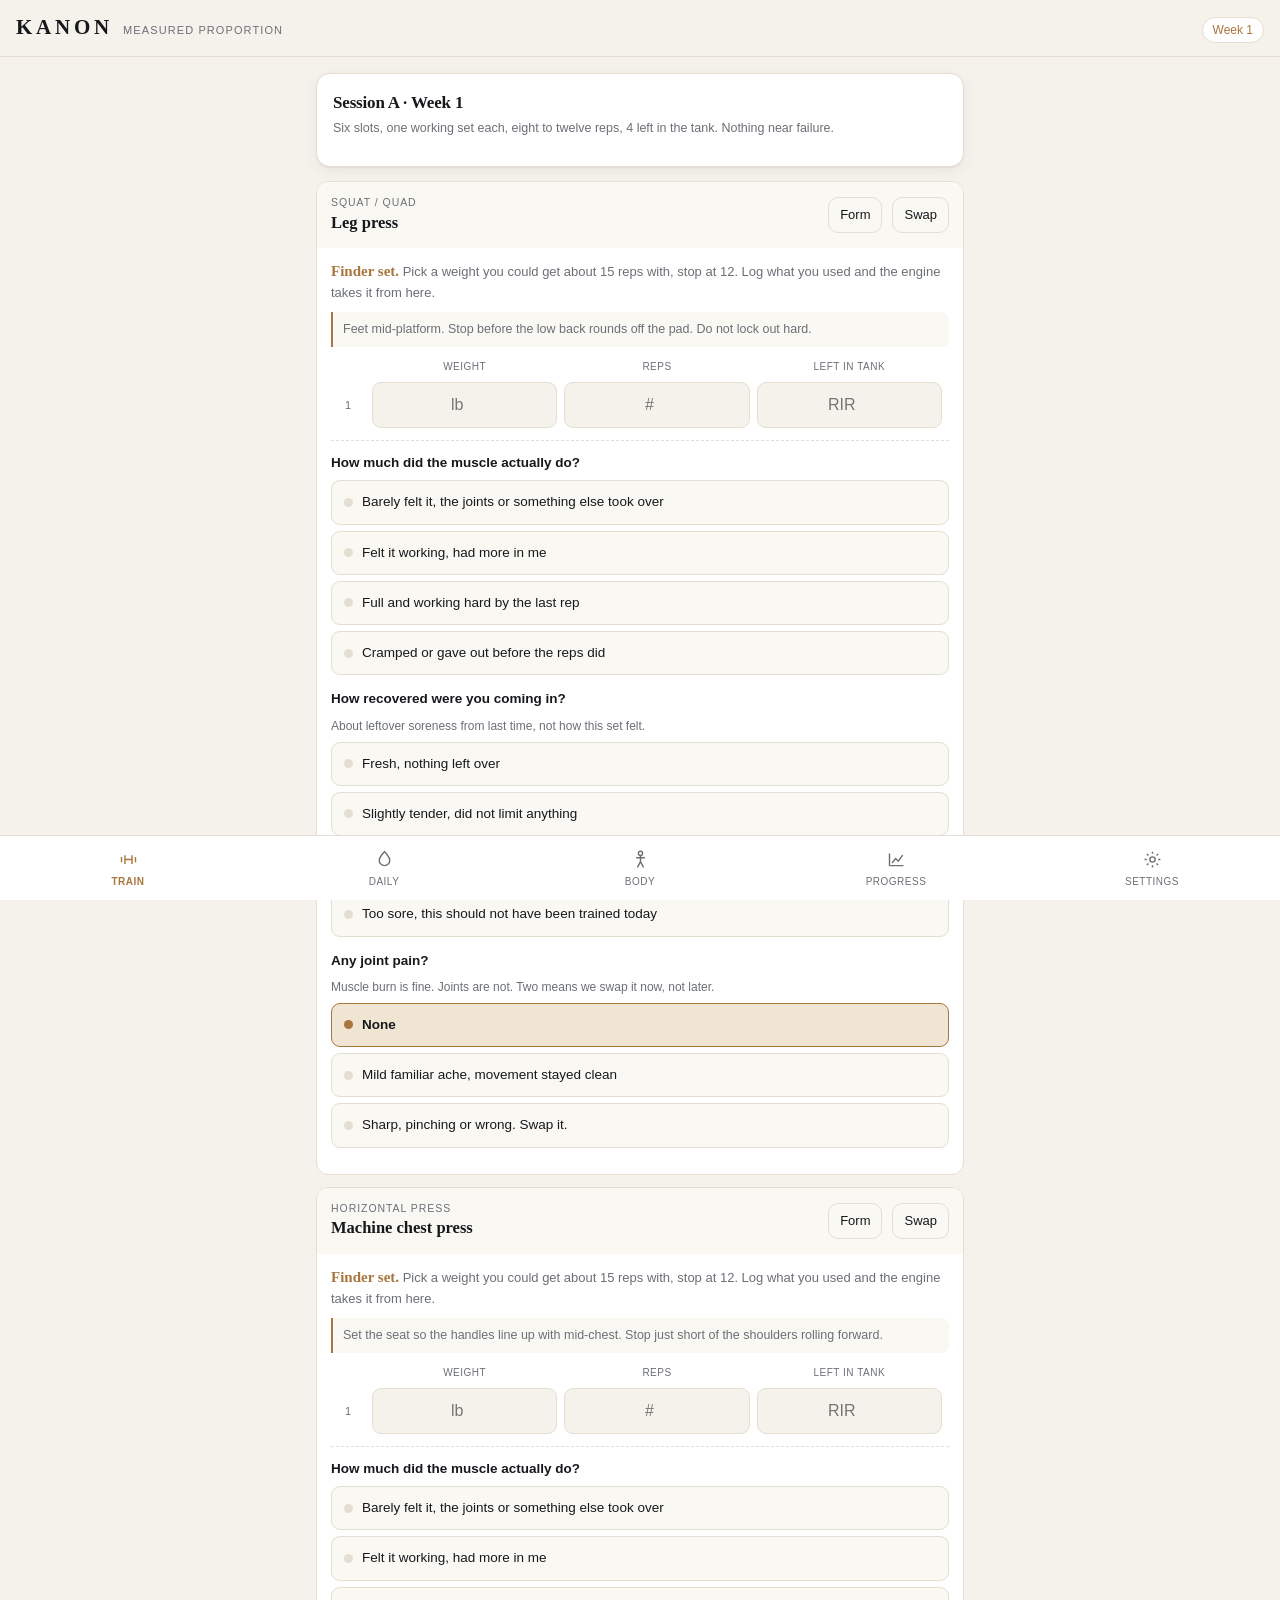
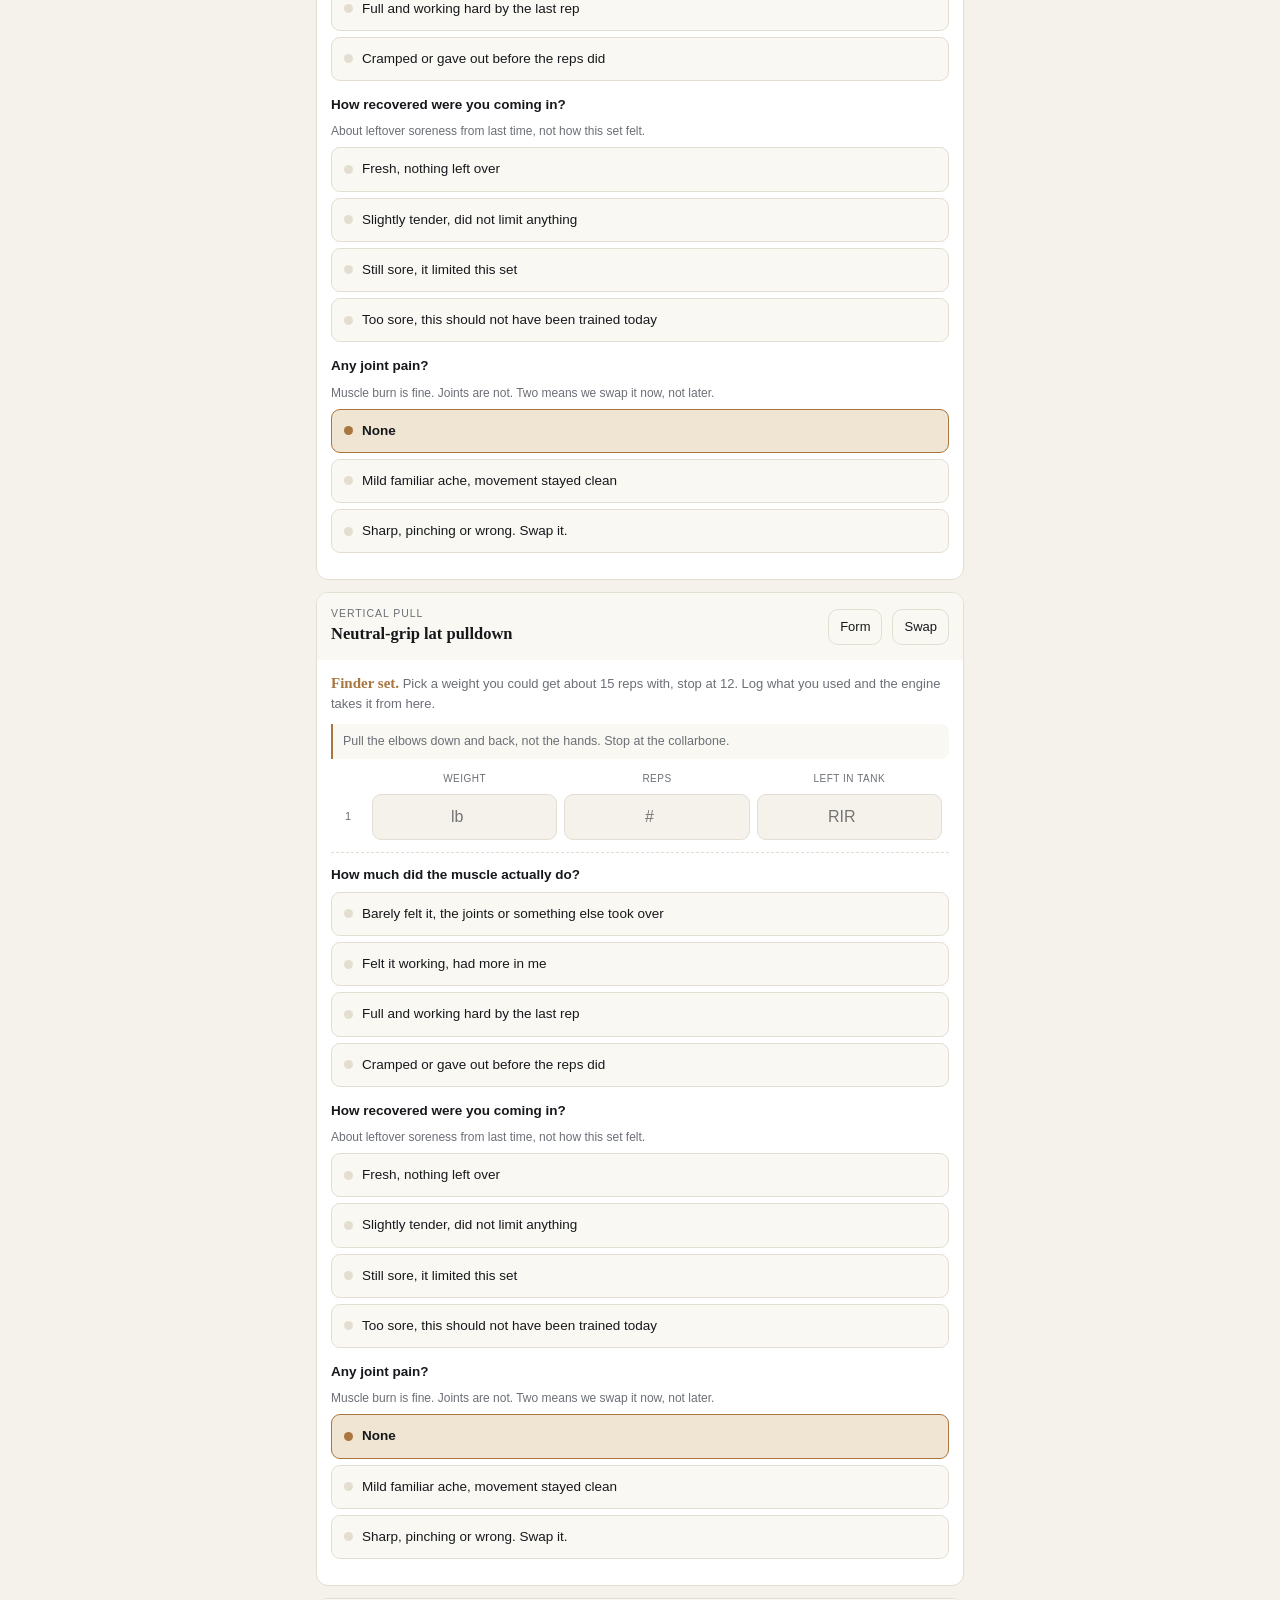
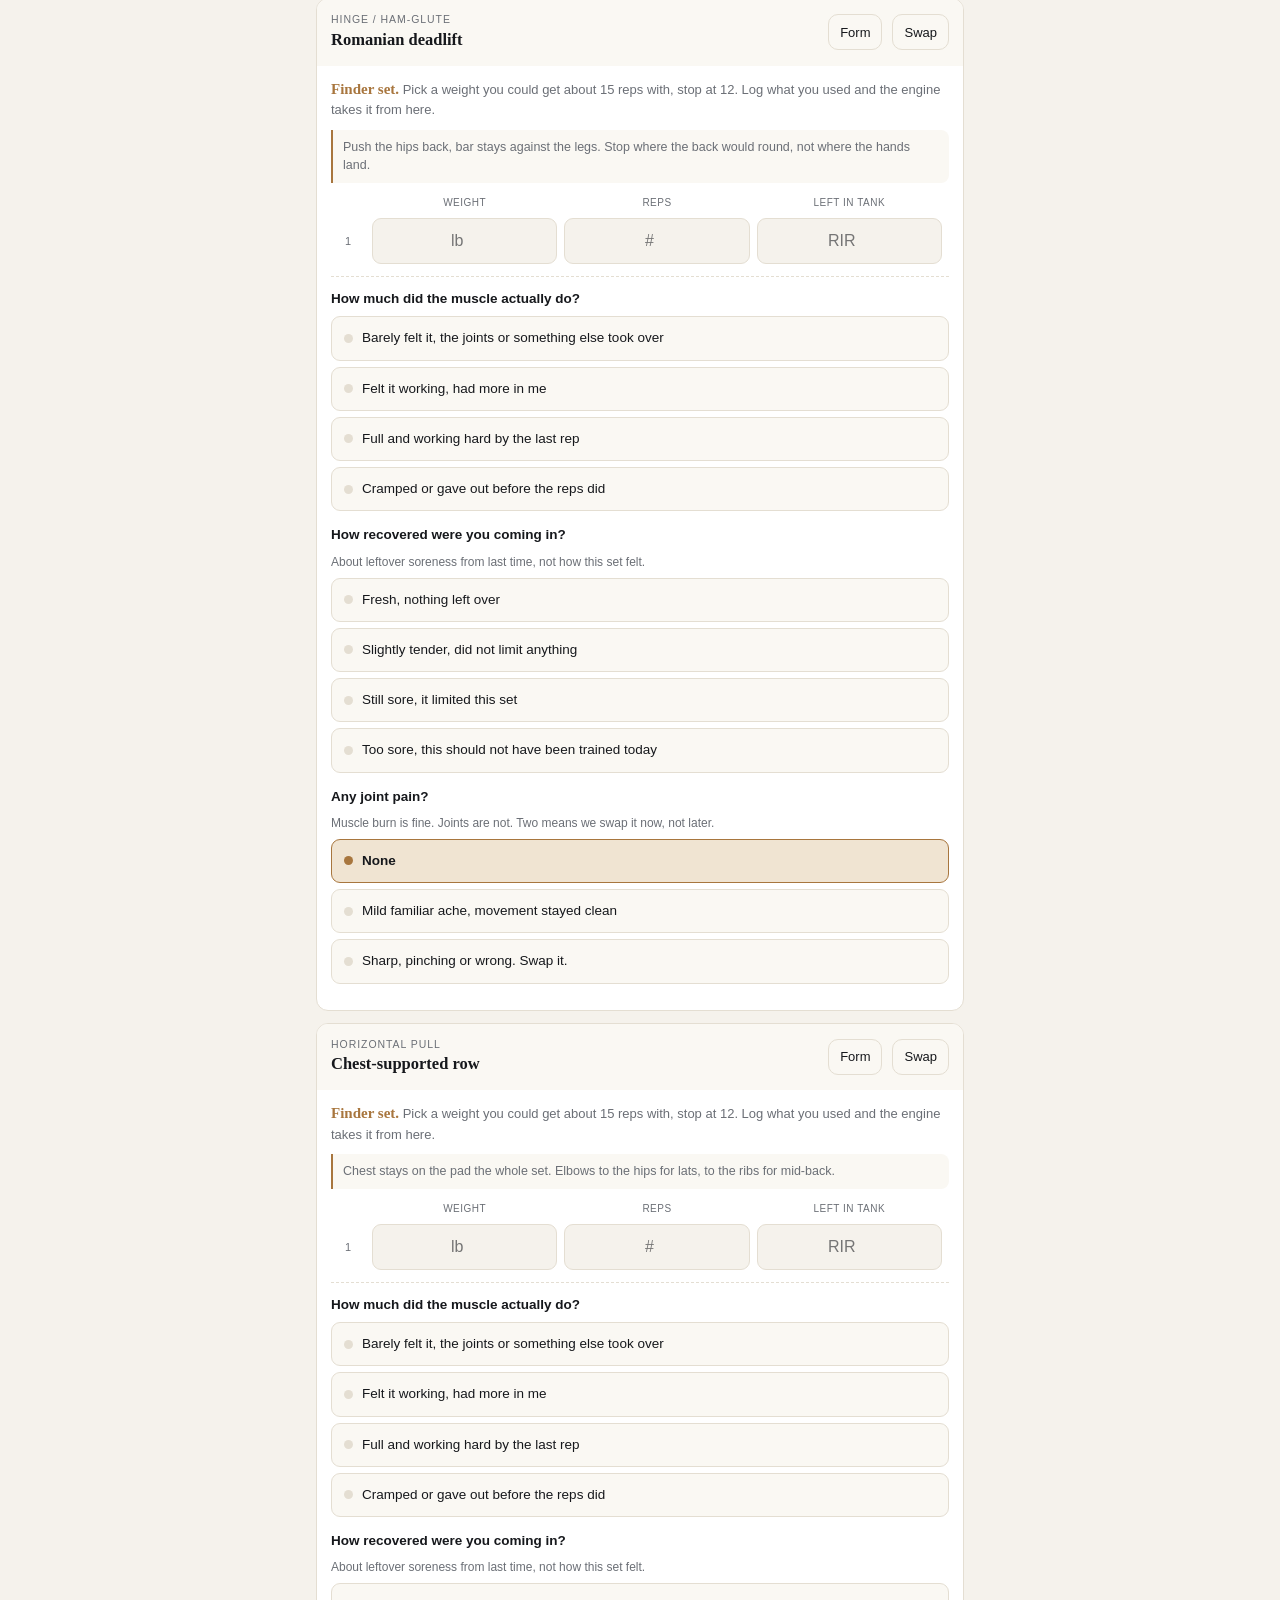
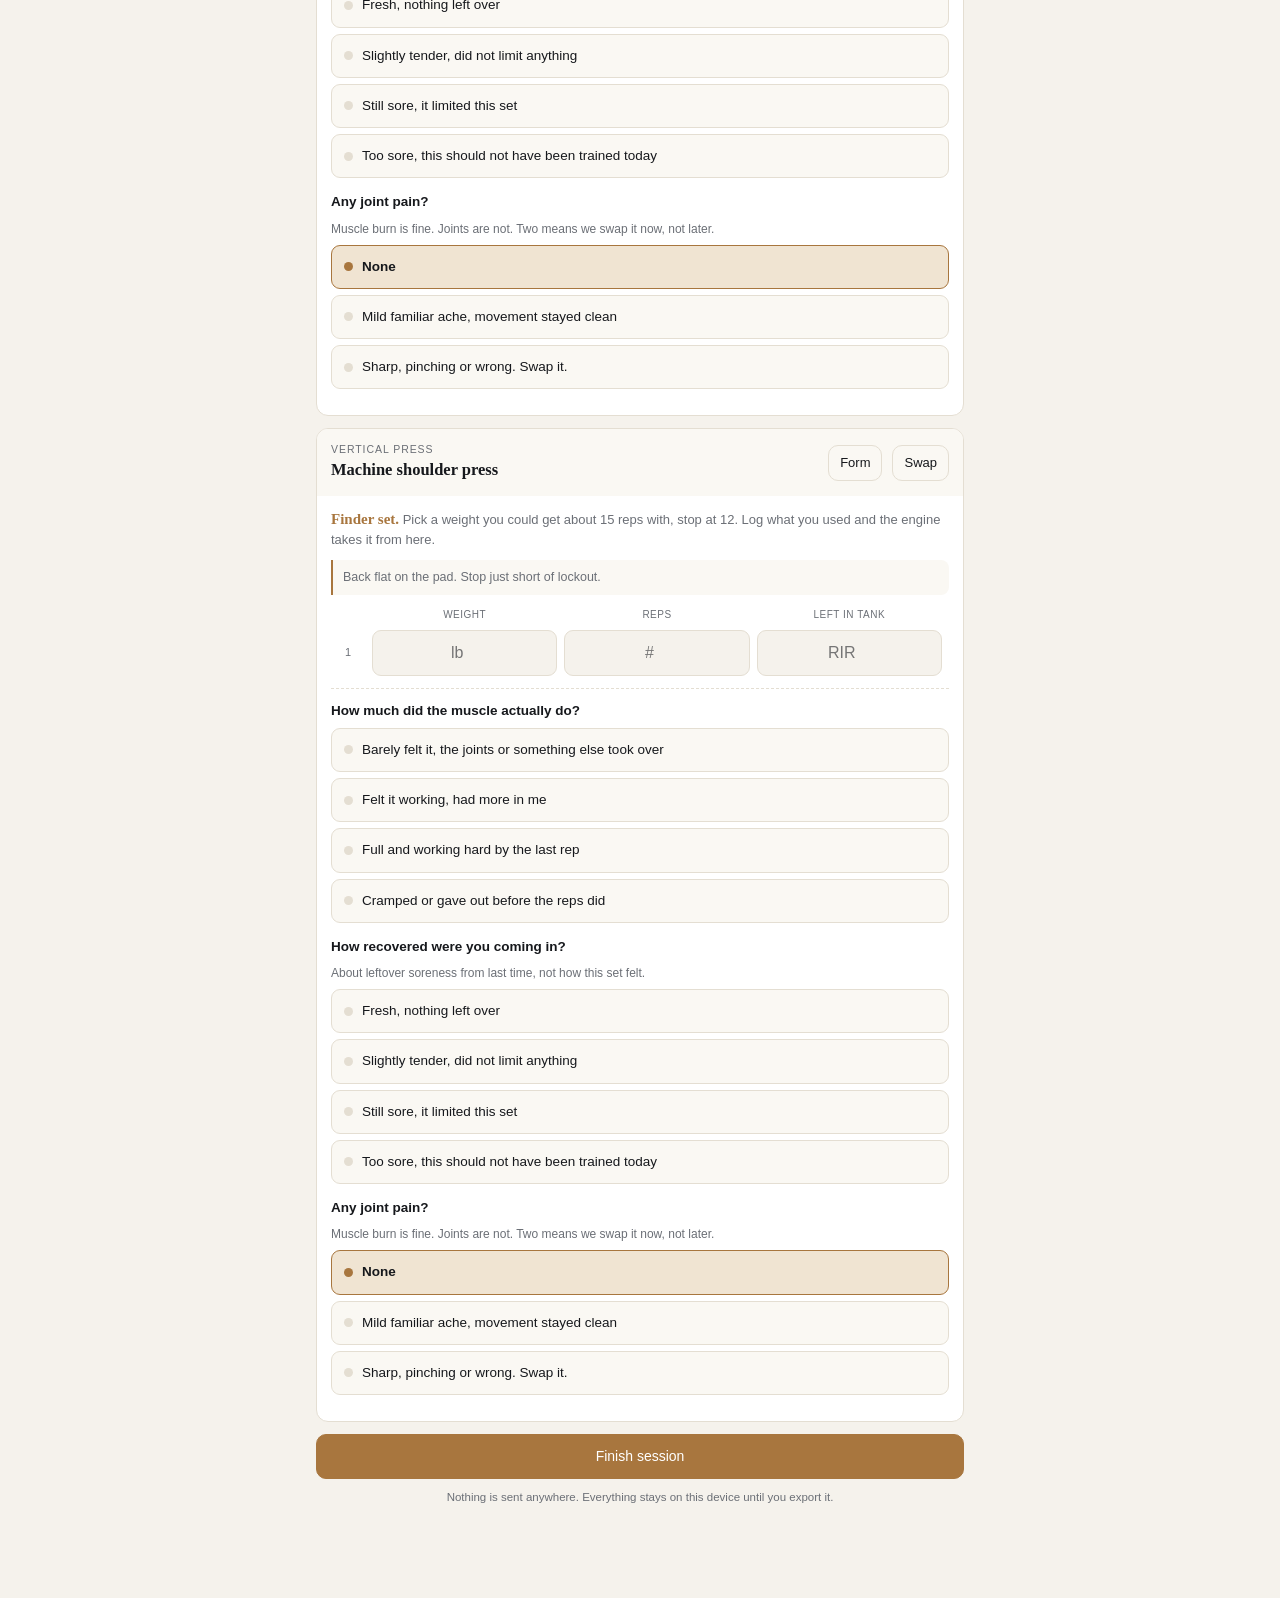
==== kanon/index.html @ 61f808d7 "Add Kanon: offline-first autoregulated training and recovery app Builds a static, dependency-free PW" ====
<!doctype html>
<html lang="en">
<head>
<meta charset="utf-8">
<meta name="viewport" content="width=device-width,initial-scale=1,viewport-fit=cover">
<title>KANON</title>
<meta name="theme-color" content="#A8763E">
<meta name="apple-mobile-web-app-capable" content="yes">
<meta name="apple-mobile-web-app-status-bar-style" content="default">
<meta name="apple-mobile-web-app-title" content="KANON">
<link rel="manifest" href="manifest.webmanifest">
<link rel="icon" href="icon.svg" type="image/svg+xml">
<link rel="apple-touch-icon" href="icon-180.png">
<link rel="stylesheet" href="styles.css">
</head>
<body>

<header class="top">
  <div class="brand">
    <h1>Kanon</h1>
    <span class="sub">measured proportion</span>
    <span class="wk" id="weekBadge">Week 1</span>
  </div>
</header>

<main>
  <!-- ============ TRAIN ============ -->
  <section id="v-train"></section>

  <!-- ============ DAILY ============ -->
  <section id="v-daily" hidden></section>

  <!-- ============ BODY ============ -->
  <section id="v-body" hidden></section>

  <!-- ============ PROGRESS ============ -->
  <section id="v-progress" hidden></section>

  <!-- ============ SETTINGS ============ -->
  <section id="v-settings" hidden></section>
</main>

<nav class="tabs" role="tablist">
  <button class="tab" role="tab" data-view="train" aria-selected="true">
    <svg viewBox="0 0 24 24"><path d="M4 9v6M8 7v10M16 7v10M20 9v6M8 12h8"/></svg>Train</button>
  <button class="tab" role="tab" data-view="daily" aria-selected="false">
    <svg viewBox="0 0 24 24"><path d="M12 3c3.5 4 6 6.7 6 10a6 6 0 0 1-12 0c0-3.3 2.5-6 6-10z"/></svg>Daily</button>
  <button class="tab" role="tab" data-view="body" aria-selected="false">
    <svg viewBox="0 0 24 24"><circle cx="12" cy="5" r="2.4"/><path d="M12 7.4v7M12 14.4 8.5 21M12 14.4 15.5 21M7 10h10"/></svg>Body</button>
  <button class="tab" role="tab" data-view="progress" aria-selected="false">
    <svg viewBox="0 0 24 24"><path d="M4 19V5M4 19h16M7 16l4-5 3 3 5-7"/></svg>Progress</button>
  <button class="tab" role="tab" data-view="settings" aria-selected="false">
    <svg viewBox="0 0 24 24"><circle cx="12" cy="12" r="3"/><path d="M12 3v2.5M12 18.5V21M3 12h2.5M18.5 12H21M5.6 5.6l1.8 1.8M16.6 16.6l1.8 1.8M18.4 5.6l-1.8 1.8M7.4 16.6l-1.8 1.8"/></svg>Settings</button>
</nav>

<script src="data.js"></script>
<script src="engine.js"></script>
<script src="app.js"></script>
</body>
</html>
---- kanon/styles.css ----
/* KANON — marble & bronze. No webfonts: the app must render with zero network. */
:root{
  --bg:#F5F2EC; --surface:#FFFFFF; --surface2:#FAF8F3;
  --ink:#16181C; --muted:#6B6F76; --line:#E4DED2;
  --bronze:#A8763E; --bronze-soft:#F0E4D2;
  --good:#4F7A5B; --warn:#B07C2A; --bad:#A8433A;
  --shadow:0 1px 2px rgba(20,22,26,.06),0 4px 16px rgba(20,22,26,.05);
  --serif:"Iowan Old Style",Georgia,"Palatino Linotype",Palatino,serif;
  --sans:-apple-system,BlinkMacSystemFont,"Segoe UI",Roboto,Helvetica,Arial,sans-serif;
  --tabbar:64px; --on-bronze:#FFFFFF;
}
@media (prefers-color-scheme:dark){
  :root:not([data-theme="light"]){
    --bg:#121317; --surface:#1B1D22; --surface2:#212429;
    --ink:#ECE7DD; --muted:#969CA5; --line:#2C2F36;
    --bronze:#C9A36A; --bronze-soft:#2A2419;
    --good:#7BAE86; --warn:#D2A354; --bad:#D4776B;
    --shadow:0 1px 2px rgba(0,0,0,.4),0 4px 16px rgba(0,0,0,.3); --on-bronze:#16181C;
  }
}
:root[data-theme="dark"]{
  --bg:#121317; --surface:#1B1D22; --surface2:#212429;
  --ink:#ECE7DD; --muted:#969CA5; --line:#2C2F36;
  --bronze:#C9A36A; --bronze-soft:#2A2419;
  --good:#7BAE86; --warn:#D2A354; --bad:#D4776B;
  --shadow:0 1px 2px rgba(0,0,0,.4),0 4px 16px rgba(0,0,0,.3); --on-bronze:#16181C;
}
*{box-sizing:border-box}
body{margin:0;background:var(--bg);color:var(--ink);font:15px/1.5 var(--sans);
     -webkit-text-size-adjust:100%;padding-bottom:calc(var(--tabbar) + env(safe-area-inset-bottom,0px))}
h1,h2,h3{font-family:var(--serif);font-weight:600;letter-spacing:-.01em;margin:0}
button{font:inherit;color:inherit;cursor:pointer}
[hidden]{display:none!important}

/* header */
.top{position:sticky;top:0;z-index:20;background:var(--bg);border-bottom:1px solid var(--line);
     padding:calc(env(safe-area-inset-top,0px) + 12px) 16px 12px}
.brand{display:flex;align-items:baseline;gap:10px}
.brand h1{font-size:21px;letter-spacing:.18em;text-transform:uppercase}
.brand .sub{font-size:11px;color:var(--muted);letter-spacing:.1em;text-transform:uppercase}
.wk{margin-left:auto;font-size:12px;color:var(--bronze);border:1px solid var(--line);
    border-radius:999px;padding:3px 10px;background:var(--surface)}

/* layout */
main{padding:16px;max-width:680px;margin:0 auto}
.card{background:var(--surface);border:1px solid var(--line);border-radius:14px;
      padding:16px;margin-bottom:14px;box-shadow:var(--shadow)}
.card h2{font-size:17px;margin-bottom:4px}
.card .hint{font-size:12.5px;color:var(--muted);margin:0 0 12px}
.row{display:flex;gap:10px;align-items:center}
.row.wrap{flex-wrap:wrap}
.spacer{flex:1}
.rule{height:1px;background:var(--line);margin:14px 0;border:0}

/* buttons */
.btn{background:var(--surface2);border:1px solid var(--line);border-radius:10px;
     padding:11px 14px;font-size:14px;font-weight:500;min-height:44px}
.btn:active{transform:translateY(1px)}
.btn.primary{background:var(--bronze);border-color:var(--bronze);color:var(--on-bronze)}
.btn.ghost{background:transparent}
.btn.sm{padding:7px 11px;min-height:36px;font-size:13px}
.btn.block{width:100%;justify-content:center;display:flex}
.btn[aria-pressed="true"]{background:var(--bronze-soft);border-color:var(--bronze);color:var(--bronze);font-weight:600}

/* exercise / set logging */
.ex{border:1px solid var(--line);border-radius:12px;margin-bottom:12px;overflow:hidden;background:var(--surface)}
.ex.done{opacity:.62}
a.btn{color:var(--ink);text-decoration:none;display:inline-flex;align-items:center}
.ex-h{display:flex;align-items:center;gap:10px;padding:13px 14px;background:var(--surface2)}
.ex-slot{font-size:10.5px;letter-spacing:.09em;text-transform:uppercase;color:var(--muted)}
.ex-name{font-family:var(--serif);font-size:16.5px;font-weight:600}
.ex-b{padding:12px 14px}
.target{font-size:13px;color:var(--muted);margin-bottom:10px}
.target b{color:var(--bronze);font-size:15px;font-family:var(--serif)}
.cue{font-size:12.5px;color:var(--muted);background:var(--surface2);border-left:2px solid var(--bronze);
     padding:8px 10px;border-radius:0 8px 8px 0;margin-bottom:12px}
.setrow{display:grid;grid-template-columns:34px 1fr 1fr 1fr auto;gap:7px;align-items:center;margin-bottom:8px}
.setrow .n{font-size:11px;color:var(--muted);text-align:center}
input[type=number],input[type=text],input[type=date],select{
  width:100%;background:var(--bg);border:1px solid var(--line);color:var(--ink);
  border-radius:9px;padding:10px 8px;font:inherit;font-size:16px;text-align:center;min-height:44px}
input:focus,select:focus{outline:2px solid var(--bronze);outline-offset:-1px}
.lbl{font-size:10px;color:var(--muted);text-align:center;letter-spacing:.05em;text-transform:uppercase}

/* feedback choices */
.fb{margin-top:12px;padding-top:12px;border-top:1px dashed var(--line)}
.fb .q{font-size:13.5px;font-weight:600;margin-bottom:7px}
.fb .qs{font-size:12px;color:var(--muted);font-weight:400;margin-bottom:7px}
.opts{display:flex;flex-direction:column;gap:6px;margin-bottom:14px}
.opt{text-align:left;background:var(--surface2);border:1px solid var(--line);border-radius:9px;
     padding:11px 12px;font-size:13.5px;min-height:44px;display:flex;align-items:center;gap:9px}
.opt[aria-pressed="true"]{background:var(--bronze-soft);border-color:var(--bronze);font-weight:600}
.opt .dot{width:9px;height:9px;border-radius:50%;background:var(--line);flex:none}
.opt[aria-pressed="true"] .dot{background:var(--bronze)}
.opt.danger[aria-pressed="true"]{background:rgba(168,67,58,.1);border-color:var(--bad);color:var(--bad)}
.opt.danger[aria-pressed="true"] .dot{background:var(--bad)}
.jointgrid{display:grid;grid-template-columns:repeat(3,1fr);gap:6px;margin-bottom:12px}
.jointgrid .opt{justify-content:center;padding:10px 4px;font-size:12.5px}

/* alerts */
.alert{border-radius:10px;padding:12px 13px;font-size:13px;margin-bottom:12px;border:1px solid}
.alert.bad{background:rgba(168,67,58,.08);border-color:var(--bad);color:var(--bad)}
.alert.warn{background:rgba(176,124,42,.09);border-color:var(--warn);color:var(--warn)}
.alert.good{background:rgba(79,122,91,.09);border-color:var(--good);color:var(--good)}
.alert b{display:block;margin-bottom:3px;font-size:13.5px}

/* stats */
.stats{display:grid;grid-template-columns:repeat(auto-fit,minmax(88px,1fr));gap:10px}
.stat{background:var(--surface2);border:1px solid var(--line);border-radius:11px;padding:12px 10px;text-align:center}
.stat .v{font-family:var(--serif);font-size:24px;font-weight:600;line-height:1.1}
.stat .k{font-size:10.5px;color:var(--muted);letter-spacing:.06em;text-transform:uppercase;margin-top:4px}
.stat .d{font-size:11px;margin-top:3px}
.up{color:var(--bad)} .down{color:var(--good)}

/* bottles */
.bottles{display:flex;flex-wrap:wrap;gap:7px;margin:10px 0}
.bottle{width:38px;height:50px;border:2px solid var(--line);border-radius:5px 5px 9px 9px;
        background:var(--surface2);position:relative;padding:0}
.bottle::before{content:"";position:absolute;top:-7px;left:50%;transform:translateX(-50%);
                width:13px;height:7px;background:var(--line);border-radius:2px 2px 0 0}
.bottle.full{background:var(--bronze);border-color:var(--bronze)}
.bottle.full::before{background:var(--bronze)}

/* charts */
.chart{width:100%;height:auto;display:block;overflow:visible}
.scroll{overflow-x:auto;-webkit-overflow-scrolling:touch}

/* tab bar */
.tabs{position:fixed;bottom:0;left:0;right:0;z-index:30;display:flex;background:var(--surface);
      border-top:1px solid var(--line);padding-bottom:env(safe-area-inset-bottom,0px)}
.tab{flex:1;border:0;background:none;padding:9px 2px 8px;font-size:10px;letter-spacing:.05em;
     text-transform:uppercase;color:var(--muted);min-height:var(--tabbar);
     display:flex;flex-direction:column;align-items:center;justify-content:center;gap:4px}
.tab svg{width:21px;height:21px;stroke:currentColor;fill:none;stroke-width:1.6}
.tab[aria-selected="true"]{color:var(--bronze);font-weight:600}
.empty{text-align:center;color:var(--muted);font-size:13.5px;padding:26px 14px}
.tiny{font-size:11.5px;color:var(--muted);line-height:1.55}
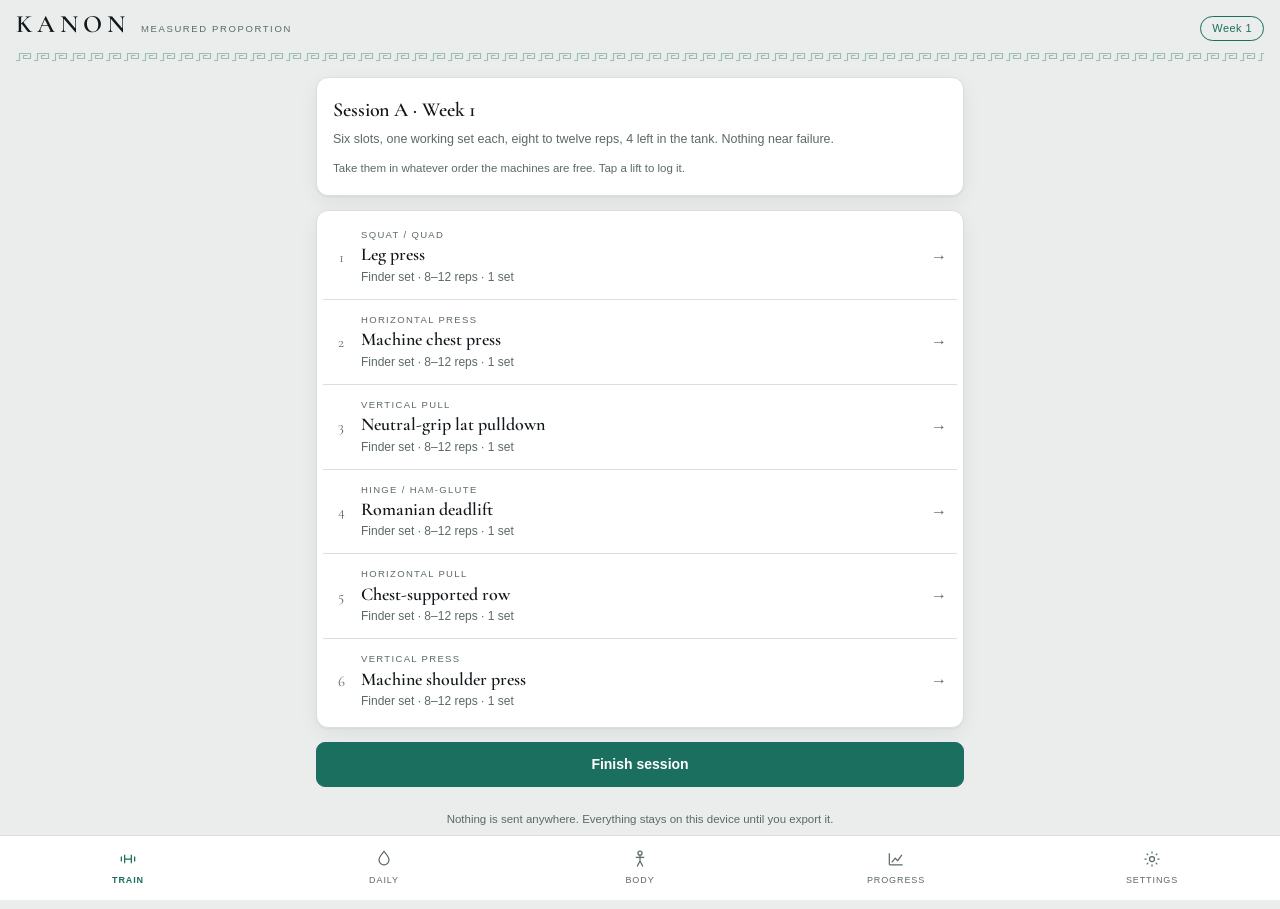
==== commit 5049822e: "Rework training flow, reground water target, restyle Training screen is now a scannable list of the " ====
--- a/kanon/index.html
+++ b/kanon/index.html
@@ -11,6 +11,9 @@
 <link rel="manifest" href="manifest.webmanifest">
 <link rel="icon" href="icon.svg" type="image/svg+xml">
 <link rel="apple-touch-icon" href="icon-180.png">
+<link rel="preconnect" href="https://fonts.googleapis.com">
+<link rel="preconnect" href="https://fonts.gstatic.com" crossorigin>
+<link rel="stylesheet" href="https://fonts.googleapis.com/css2?family=Cormorant+Garamond:wght@500;600;700&display=swap">
 <link rel="stylesheet" href="styles.css">
 </head>
 <body>
@@ -21,6 +24,7 @@
     <span class="sub">measured proportion</span>
     <span class="wk" id="weekBadge">Week 1</span>
   </div>
+  <div class="meander" aria-hidden="true"></div>
 </header>
 
 <main>
--- a/kanon/styles.css
+++ b/kanon/styles.css
@@ -1,137 +1,208 @@
-/* KANON — marble & bronze. No webfonts: the app must render with zero network. */
+/* KANON — basalt, marble, verdigris.
+ * Palette is drawn from Greek bronze rather than Greek pottery: the oxidised
+ * verdigris of the Riace bronzes against dark basalt, with marble as the text.
+ * Display face is Cormorant Garamond (inscriptional, high contrast); if it
+ * cannot load — offline in a gym — the system serif fallback carries it.
+ */
 :root{
-  --bg:#F5F2EC; --surface:#FFFFFF; --surface2:#FAF8F3;
-  --ink:#16181C; --muted:#6B6F76; --line:#E4DED2;
-  --bronze:#A8763E; --bronze-soft:#F0E4D2;
-  --good:#4F7A5B; --warn:#B07C2A; --bad:#A8433A;
-  --shadow:0 1px 2px rgba(20,22,26,.06),0 4px 16px rgba(20,22,26,.05);
-  --serif:"Iowan Old Style",Georgia,"Palatino Linotype",Palatino,serif;
+  /* light: cool marble, deliberately not cream */
+  --bg:#EAEDEC; --surface:#FFFFFF; --surface2:#F3F6F5;
+  --ink:#11171A; --muted:#5B6A66; --line:#D8DFDC;
+  --accent:#1B6F5E; --accent-soft:#DCEBE6; --on-accent:#FFFFFF;
+  --gold:#8A6B1F;
+  --good:#1B6F5E; --warn:#8A6B1F; --bad:#A63D30;
+  --shadow:0 1px 2px rgba(17,23,26,.05),0 6px 20px rgba(17,23,26,.06);
+  --serif:"Cormorant Garamond","Iowan Old Style",Georgia,"Palatino Linotype",serif;
   --sans:-apple-system,BlinkMacSystemFont,"Segoe UI",Roboto,Helvetica,Arial,sans-serif;
-  --tabbar:64px; --on-bronze:#FFFFFF;
+  --tabbar:64px;
 }
 @media (prefers-color-scheme:dark){
   :root:not([data-theme="light"]){
-    --bg:#121317; --surface:#1B1D22; --surface2:#212429;
-    --ink:#ECE7DD; --muted:#969CA5; --line:#2C2F36;
-    --bronze:#C9A36A; --bronze-soft:#2A2419;
-    --good:#7BAE86; --warn:#D2A354; --bad:#D4776B;
-    --shadow:0 1px 2px rgba(0,0,0,.4),0 4px 16px rgba(0,0,0,.3); --on-bronze:#16181C;
+    --bg:#0E1113; --surface:#161A1D; --surface2:#1D2327;
+    --ink:#E9ECE9; --muted:#8B9691; --line:#252D31;
+    --accent:#6CBFAC; --accent-soft:#16302B; --on-accent:#0E1113;
+    --gold:#C2A44E;
+    --good:#6CBFAC; --warn:#C2A44E; --bad:#D9776A;
+    --shadow:0 1px 2px rgba(0,0,0,.5),0 8px 26px rgba(0,0,0,.35);
   }
 }
 :root[data-theme="dark"]{
-  --bg:#121317; --surface:#1B1D22; --surface2:#212429;
-  --ink:#ECE7DD; --muted:#969CA5; --line:#2C2F36;
-  --bronze:#C9A36A; --bronze-soft:#2A2419;
-  --good:#7BAE86; --warn:#D2A354; --bad:#D4776B;
-  --shadow:0 1px 2px rgba(0,0,0,.4),0 4px 16px rgba(0,0,0,.3); --on-bronze:#16181C;
+  --bg:#0E1113; --surface:#161A1D; --surface2:#1D2327;
+  --ink:#E9ECE9; --muted:#8B9691; --line:#252D31;
+  --accent:#6CBFAC; --accent-soft:#16302B; --on-accent:#0E1113;
+  --gold:#C2A44E;
+  --good:#6CBFAC; --warn:#C2A44E; --bad:#D9776A;
+  --shadow:0 1px 2px rgba(0,0,0,.5),0 8px 26px rgba(0,0,0,.35);
 }
 *{box-sizing:border-box}
 body{margin:0;background:var(--bg);color:var(--ink);font:15px/1.5 var(--sans);
-     -webkit-text-size-adjust:100%;padding-bottom:calc(var(--tabbar) + env(safe-area-inset-bottom,0px))}
-h1,h2,h3{font-family:var(--serif);font-weight:600;letter-spacing:-.01em;margin:0}
+     -webkit-text-size-adjust:100%;
+     padding-bottom:calc(var(--tabbar) + env(safe-area-inset-bottom,0px))}
+h1,h2,h3{font-family:var(--serif);font-weight:600;margin:0;text-wrap:balance}
 button{font:inherit;color:inherit;cursor:pointer}
+a.btn{color:var(--ink);text-decoration:none;display:inline-flex;align-items:center}
 [hidden]{display:none!important}
-
-/* header */
-.top{position:sticky;top:0;z-index:20;background:var(--bg);border-bottom:1px solid var(--line);
-     padding:calc(env(safe-area-inset-top,0px) + 12px) 16px 12px}
-.brand{display:flex;align-items:baseline;gap:10px}
-.brand h1{font-size:21px;letter-spacing:.18em;text-transform:uppercase}
-.brand .sub{font-size:11px;color:var(--muted);letter-spacing:.1em;text-transform:uppercase}
-.wk{margin-left:auto;font-size:12px;color:var(--bronze);border:1px solid var(--line);
-    border-radius:999px;padding:3px 10px;background:var(--surface)}
-
-/* layout */
-main{padding:16px;max-width:680px;margin:0 auto}
-.card{background:var(--surface);border:1px solid var(--line);border-radius:14px;
-      padding:16px;margin-bottom:14px;box-shadow:var(--shadow)}
-.card h2{font-size:17px;margin-bottom:4px}
-.card .hint{font-size:12.5px;color:var(--muted);margin:0 0 12px}
+:focus-visible{outline:2px solid var(--accent);outline-offset:2px}
+
+/* ---------- header, with a meander rule as the one ornament ---------- */
+.top{position:sticky;top:env(safe-area-inset-top,0px);z-index:20;background:var(--bg);
+     padding:12px 16px 0}
+.brand{display:flex;align-items:baseline;gap:11px;padding-bottom:11px}
+.brand h1{font-size:25px;letter-spacing:.2em;text-transform:uppercase;line-height:1}
+.brand .sub{font-size:9.5px;color:var(--muted);letter-spacing:.17em;text-transform:uppercase}
+.wk{margin-left:auto;font-size:11px;color:var(--accent);border:1px solid var(--accent);
+    border-radius:999px;padding:3px 11px;letter-spacing:.04em;white-space:nowrap}
+.meander{height:9px;background-repeat:repeat-x;background-size:auto 9px;opacity:.38;
+  background-image:url("data:image/svg+xml;utf8,<svg xmlns='http://www.w3.org/2000/svg' width='18' height='9' viewBox='0 0 18 9'><path d='M0 8.5h3.5v-7h11v5h-7v-3h4' fill='none' stroke='%231B6F5E' stroke-width='1.2'/></svg>")}
+@media (prefers-color-scheme:dark){:root:not([data-theme="light"]) .meander{
+  background-image:url("data:image/svg+xml;utf8,<svg xmlns='http://www.w3.org/2000/svg' width='18' height='9' viewBox='0 0 18 9'><path d='M0 8.5h3.5v-7h11v5h-7v-3h4' fill='none' stroke='%236CBFAC' stroke-width='1.2'/></svg>")}}
+:root[data-theme="dark"] .meander{
+  background-image:url("data:image/svg+xml;utf8,<svg xmlns='http://www.w3.org/2000/svg' width='18' height='9' viewBox='0 0 18 9'><path d='M0 8.5h3.5v-7h11v5h-7v-3h4' fill='none' stroke='%236CBFAC' stroke-width='1.2'/></svg>")}
+
+/* ---------- layout ---------- */
+main{padding:16px;max-width:680px;margin:0 auto;display:flex;flex-direction:column}
+section{display:flex;flex-direction:column;gap:14px}
+.card{background:var(--surface);border:1px solid var(--line);border-radius:12px;
+      padding:17px 16px;box-shadow:var(--shadow)}
+.card h2{font-size:20px;letter-spacing:-.005em}
+.card .hint{font-size:12.5px;color:var(--muted);margin:5px 0 12px}
 .row{display:flex;gap:10px;align-items:center}
 .row.wrap{flex-wrap:wrap}
 .spacer{flex:1}
-.rule{height:1px;background:var(--line);margin:14px 0;border:0}
-
-/* buttons */
-.btn{background:var(--surface2);border:1px solid var(--line);border-radius:10px;
-     padding:11px 14px;font-size:14px;font-weight:500;min-height:44px}
+
+/* ---------- buttons ---------- */
+.btn{background:var(--surface2);border:1px solid var(--line);border-radius:9px;
+     padding:11px 14px;font-size:14px;font-weight:500;min-height:44px;
+     display:inline-flex;align-items:center;justify-content:center;gap:6px}
 .btn:active{transform:translateY(1px)}
-.btn.primary{background:var(--bronze);border-color:var(--bronze);color:var(--on-bronze)}
+.btn.primary{background:var(--accent);border-color:var(--accent);color:var(--on-accent);font-weight:600}
+.btn.primary:disabled{opacity:.4}
 .btn.ghost{background:transparent}
-.btn.sm{padding:7px 11px;min-height:36px;font-size:13px}
-.btn.block{width:100%;justify-content:center;display:flex}
-.btn[aria-pressed="true"]{background:var(--bronze-soft);border-color:var(--bronze);color:var(--bronze);font-weight:600}
-
-/* exercise / set logging */
-.ex{border:1px solid var(--line);border-radius:12px;margin-bottom:12px;overflow:hidden;background:var(--surface)}
-.ex.done{opacity:.62}
-a.btn{color:var(--ink);text-decoration:none;display:inline-flex;align-items:center}
-.ex-h{display:flex;align-items:center;gap:10px;padding:13px 14px;background:var(--surface2)}
-.ex-slot{font-size:10.5px;letter-spacing:.09em;text-transform:uppercase;color:var(--muted)}
-.ex-name{font-family:var(--serif);font-size:16.5px;font-weight:600}
-.ex-b{padding:12px 14px}
-.target{font-size:13px;color:var(--muted);margin-bottom:10px}
-.target b{color:var(--bronze);font-size:15px;font-family:var(--serif)}
-.cue{font-size:12.5px;color:var(--muted);background:var(--surface2);border-left:2px solid var(--bronze);
-     padding:8px 10px;border-radius:0 8px 8px 0;margin-bottom:12px}
-.setrow{display:grid;grid-template-columns:34px 1fr 1fr 1fr auto;gap:7px;align-items:center;margin-bottom:8px}
-.setrow .n{font-size:11px;color:var(--muted);text-align:center}
-input[type=number],input[type=text],input[type=date],select{
+.btn.sm{padding:7px 12px;min-height:38px;font-size:13px}
+.btn.block{width:100%}
+.btn[aria-pressed="true"]{background:var(--accent-soft);border-color:var(--accent);
+     color:var(--accent);font-weight:600}
+
+/* ---------- lift list ---------- */
+.liftlist{padding:4px 6px}
+.lift{display:flex;align-items:center;gap:12px;width:100%;text-align:left;background:none;
+      border:0;border-bottom:1px solid var(--line);padding:13px 10px;min-height:68px}
+.lift:last-child{border-bottom:0}
+.lift.done{opacity:.5}
+.lift-i{font-family:var(--serif);font-size:15px;color:var(--muted);width:16px;flex:none;text-align:center}
+.lift-b{display:flex;flex-direction:column;gap:2px;min-width:0}
+.lift-n{font-family:var(--serif);font-size:18px;font-weight:600;line-height:1.2}
+.lift-t{font-size:12px;color:var(--muted);font-variant-numeric:tabular-nums}
+.lift-s{font-size:16px;color:var(--muted);flex:none;width:30px;text-align:right}
+.lift-s.ok{color:var(--accent);font-weight:700}
+.lift-s.part{font-size:12px;color:var(--gold);font-variant-numeric:tabular-nums}
+.ex-slot{font-size:9.5px;letter-spacing:.14em;text-transform:uppercase;color:var(--muted)}
+
+/* ---------- summary + history ---------- */
+.summary{border-left:2px solid var(--accent)}
+.changes{display:flex;flex-direction:column;gap:9px;margin-top:2px}
+.change{display:flex;gap:9px;font-size:13.5px;line-height:1.45;align-items:flex-start}
+.change-b{color:var(--accent);flex:none;font-weight:700}
+.lastline{font-size:12.5px;color:var(--muted);background:var(--surface2);border-radius:8px;
+          padding:9px 11px;margin-bottom:11px;font-variant-numeric:tabular-nums}
+.lastline b{color:var(--ink);font-weight:600}
+.lastline .why{color:var(--accent);font-variant-numeric:normal}
+
+/* ---------- sheet ---------- */
+.sheet{position:fixed;inset:0;z-index:60;background:rgba(6,9,10,.6);
+       display:flex;align-items:flex-end;justify-content:center;
+       padding-top:env(safe-area-inset-top,0px);-webkit-backdrop-filter:blur(3px);backdrop-filter:blur(3px)}
+.sheet-inner{background:var(--surface);border:1px solid var(--line);border-radius:16px 16px 0 0;
+             width:100%;max-width:680px;max-height:90vh;overflow-y:auto;
+             padding:18px 16px calc(22px + env(safe-area-inset-bottom,0px));
+             box-shadow:0 -8px 34px rgba(0,0,0,.3);animation:up .2s ease-out}
+@keyframes up{from{transform:translateY(16px);opacity:.5}to{transform:none;opacity:1}}
+@media (prefers-reduced-motion:reduce){.sheet-inner{animation:none}}
+.sheet-h{display:flex;align-items:flex-start;gap:10px;margin-bottom:10px}
+.sheet-h h2{font-size:23px;margin-top:1px;line-height:1.15}
+.steps{display:flex;gap:6px;margin:2px 0 16px}
+.step{flex:1;font-size:9px;letter-spacing:.11em;text-transform:uppercase;color:var(--muted);
+      text-align:center;padding-top:7px;border-top:2px solid var(--line)}
+.step.on{color:var(--accent);border-top-color:var(--accent);font-weight:700}
+.step.past{color:var(--ink);border-top-color:var(--accent)}
+.sheetrow{display:flex;align-items:center;gap:10px;width:100%;text-align:left;
+          background:var(--surface2);border:1px solid var(--line);border-radius:10px;
+          padding:12px 13px;margin-bottom:8px;min-height:58px}
+.sheetrow:disabled{opacity:.42}
+.sheetrow.cur{border-color:var(--accent);background:var(--accent-soft)}
+.sheetrow-n{font-family:var(--serif);font-size:17px;font-weight:600}
+.sheetrow-m{font-size:12px;color:var(--muted);margin-top:1px}
+.badge{font-size:9px;letter-spacing:.11em;text-transform:uppercase;color:var(--accent);
+       border:1px solid var(--accent);border-radius:999px;padding:3px 9px;flex:none}
+.chev{color:var(--muted);font-size:17px;flex:none}
+.custom{margin-top:18px;padding-top:16px;border-top:1px solid var(--line)}
+
+/* ---------- inputs ---------- */
+.target{font-size:13px;color:var(--muted);margin-bottom:11px}
+.target b{color:var(--accent);font-size:16px;font-family:var(--serif);font-weight:600}
+.cue{font-size:12.5px;color:var(--muted);border-left:2px solid var(--accent);
+     padding:2px 0 2px 11px;margin:12px 0 14px;line-height:1.5}
+.setrow{display:grid;grid-template-columns:22px 1fr 1fr 1fr;gap:8px;align-items:center;margin-bottom:8px}
+.setrow .n{font-size:11px;color:var(--muted);text-align:center;font-variant-numeric:tabular-nums}
+input[type=number],input[type=text],select{
   width:100%;background:var(--bg);border:1px solid var(--line);color:var(--ink);
-  border-radius:9px;padding:10px 8px;font:inherit;font-size:16px;text-align:center;min-height:44px}
-input:focus,select:focus{outline:2px solid var(--bronze);outline-offset:-1px}
-.lbl{font-size:10px;color:var(--muted);text-align:center;letter-spacing:.05em;text-transform:uppercase}
-
-/* feedback choices */
-.fb{margin-top:12px;padding-top:12px;border-top:1px dashed var(--line)}
-.fb .q{font-size:13.5px;font-weight:600;margin-bottom:7px}
-.fb .qs{font-size:12px;color:var(--muted);font-weight:400;margin-bottom:7px}
-.opts{display:flex;flex-direction:column;gap:6px;margin-bottom:14px}
+  border-radius:8px;padding:11px 8px;font:inherit;font-size:16px;text-align:center;
+  min-height:46px;font-variant-numeric:tabular-nums}
+.lbl{font-size:9.5px;color:var(--muted);text-align:center;letter-spacing:.09em;text-transform:uppercase}
+
+/* ---------- questions ---------- */
+.q{font-size:17px;font-weight:600;margin-bottom:6px;font-family:var(--serif)}
+.qs{font-size:12.5px;color:var(--muted);margin-bottom:12px;line-height:1.5}
+.opts{display:flex;flex-direction:column;gap:7px;margin-bottom:14px}
 .opt{text-align:left;background:var(--surface2);border:1px solid var(--line);border-radius:9px;
-     padding:11px 12px;font-size:13.5px;min-height:44px;display:flex;align-items:center;gap:9px}
-.opt[aria-pressed="true"]{background:var(--bronze-soft);border-color:var(--bronze);font-weight:600}
-.opt .dot{width:9px;height:9px;border-radius:50%;background:var(--line);flex:none}
-.opt[aria-pressed="true"] .dot{background:var(--bronze)}
-.opt.danger[aria-pressed="true"]{background:rgba(168,67,58,.1);border-color:var(--bad);color:var(--bad)}
-.opt.danger[aria-pressed="true"] .dot{background:var(--bad)}
-.jointgrid{display:grid;grid-template-columns:repeat(3,1fr);gap:6px;margin-bottom:12px}
-.jointgrid .opt{justify-content:center;padding:10px 4px;font-size:12.5px}
-
-/* alerts */
-.alert{border-radius:10px;padding:12px 13px;font-size:13px;margin-bottom:12px;border:1px solid}
-.alert.bad{background:rgba(168,67,58,.08);border-color:var(--bad);color:var(--bad)}
-.alert.warn{background:rgba(176,124,42,.09);border-color:var(--warn);color:var(--warn)}
-.alert.good{background:rgba(79,122,91,.09);border-color:var(--good);color:var(--good)}
+     padding:12px 13px;font-size:14px;min-height:46px;display:flex;align-items:center;gap:9px}
+.opt[aria-pressed="true"]{background:var(--accent-soft);border-color:var(--accent);
+     color:var(--accent);font-weight:600}
+.opt .dot{width:8px;height:8px;border-radius:50%;background:var(--line);flex:none}
+.opt[aria-pressed="true"] .dot{background:var(--accent)}
+.opt.danger[aria-pressed="true"]{background:rgba(166,61,48,.1);border-color:var(--bad);color:var(--bad)}
+.opts.triple{flex-direction:row;flex-wrap:wrap}
+.opts.triple .opt{flex:1 1 74px;justify-content:center;padding:15px 6px;gap:0}
+.opts.triple .opt .dot{display:none}
+.jointgrid{display:grid;grid-template-columns:repeat(3,1fr);gap:7px;margin-bottom:13px}
+.jointgrid .opt{justify-content:center;padding:12px 4px;font-size:13px;gap:0}
+.jointgrid .opt .dot{display:none}
+
+/* ---------- alerts ---------- */
+.alert{border-radius:9px;padding:12px 13px;font-size:13px;margin:12px 0;border:1px solid;line-height:1.5}
+.alert.bad{background:rgba(166,61,48,.08);border-color:var(--bad);color:var(--bad)}
+.alert.warn{background:rgba(138,107,31,.1);border-color:var(--warn);color:var(--warn)}
+.alert.good{background:var(--accent-soft);border-color:var(--accent);color:var(--accent)}
 .alert b{display:block;margin-bottom:3px;font-size:13.5px}
 
-/* stats */
-.stats{display:grid;grid-template-columns:repeat(auto-fit,minmax(88px,1fr));gap:10px}
-.stat{background:var(--surface2);border:1px solid var(--line);border-radius:11px;padding:12px 10px;text-align:center}
-.stat .v{font-family:var(--serif);font-size:24px;font-weight:600;line-height:1.1}
-.stat .k{font-size:10.5px;color:var(--muted);letter-spacing:.06em;text-transform:uppercase;margin-top:4px}
-.stat .d{font-size:11px;margin-top:3px}
-.up{color:var(--bad)} .down{color:var(--good)}
-
-/* bottles */
-.bottles{display:flex;flex-wrap:wrap;gap:7px;margin:10px 0}
-.bottle{width:38px;height:50px;border:2px solid var(--line);border-radius:5px 5px 9px 9px;
-        background:var(--surface2);position:relative;padding:0}
-.bottle::before{content:"";position:absolute;top:-7px;left:50%;transform:translateX(-50%);
-                width:13px;height:7px;background:var(--line);border-radius:2px 2px 0 0}
-.bottle.full{background:var(--bronze);border-color:var(--bronze)}
-.bottle.full::before{background:var(--bronze)}
-
-/* charts */
-.chart{width:100%;height:auto;display:block;overflow:visible}
-.scroll{overflow-x:auto;-webkit-overflow-scrolling:touch}
-
-/* tab bar */
+/* ---------- stats ---------- */
+.stats{display:grid;grid-template-columns:repeat(auto-fit,minmax(84px,1fr));gap:9px}
+.stat{background:var(--surface2);border:1px solid var(--line);border-radius:10px;
+      padding:13px 9px;text-align:center}
+.stat .v{font-family:var(--serif);font-size:27px;font-weight:600;line-height:1;
+         font-variant-numeric:tabular-nums}
+.stat .k{font-size:9.5px;color:var(--muted);letter-spacing:.1em;text-transform:uppercase;margin-top:5px}
+
+/* ---------- water vessel ---------- */
+.vessel{display:flex;align-items:center;gap:18px;margin:6px 0 14px}
+.vessel svg{width:86px;height:128px;flex:none}
+.vessel-r{flex:1;min-width:0}
+.vessel-n{font-family:var(--serif);font-size:38px;font-weight:600;line-height:1;
+          font-variant-numeric:tabular-nums}
+.vessel-n small{font-size:15px;color:var(--muted);font-family:var(--sans);margin-left:3px}
+.vessel-s{font-size:12.5px;color:var(--muted);margin-top:5px;line-height:1.45}
+.vessel-btns{display:flex;gap:7px;margin-top:11px;flex-wrap:wrap}
+
+/* ---------- charts ---------- */
+.chart{width:100%;height:auto;display:block;margin-top:12px}
+
+/* ---------- tab bar ---------- */
 .tabs{position:fixed;bottom:0;left:0;right:0;z-index:30;display:flex;background:var(--surface);
       border-top:1px solid var(--line);padding-bottom:env(safe-area-inset-bottom,0px)}
-.tab{flex:1;border:0;background:none;padding:9px 2px 8px;font-size:10px;letter-spacing:.05em;
+.tab{flex:1;border:0;background:none;padding:9px 2px 8px;font-size:9px;letter-spacing:.1em;
      text-transform:uppercase;color:var(--muted);min-height:var(--tabbar);
-     display:flex;flex-direction:column;align-items:center;justify-content:center;gap:4px}
-.tab svg{width:21px;height:21px;stroke:currentColor;fill:none;stroke-width:1.6}
-.tab[aria-selected="true"]{color:var(--bronze);font-weight:600}
-.empty{text-align:center;color:var(--muted);font-size:13.5px;padding:26px 14px}
-.tiny{font-size:11.5px;color:var(--muted);line-height:1.55}
+     display:flex;flex-direction:column;align-items:center;justify-content:center;gap:5px}
+.tab svg{width:20px;height:20px;stroke:currentColor;fill:none;stroke-width:1.5}
+.tab[aria-selected="true"]{color:var(--accent);font-weight:700}
+.empty{text-align:center;color:var(--muted);font-size:13.5px;padding:24px 14px}
+.tiny{font-size:11.5px;color:var(--muted);line-height:1.55;margin:8px 0 0}
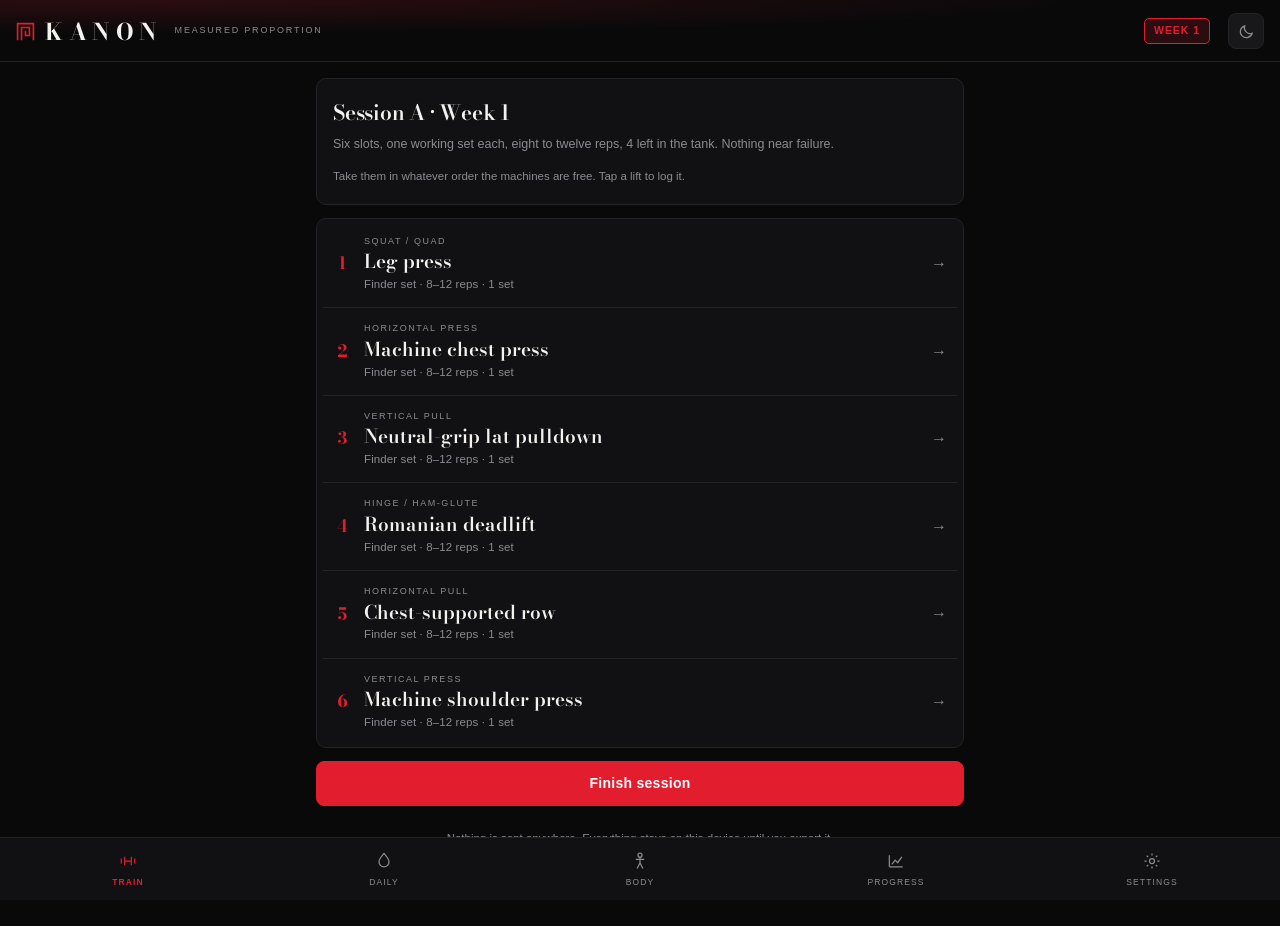
==== commit 148e240e: "Rebuild the visual system: obsidian and crimson, with a theme toggle Replaces the verdigris palette " ====
--- a/kanon/index.html
+++ b/kanon/index.html
@@ -13,18 +13,22 @@
 <link rel="apple-touch-icon" href="icon-180.png">
 <link rel="preconnect" href="https://fonts.googleapis.com">
 <link rel="preconnect" href="https://fonts.gstatic.com" crossorigin>
-<link rel="stylesheet" href="https://fonts.googleapis.com/css2?family=Cormorant+Garamond:wght@500;600;700&display=swap">
+<link rel="stylesheet" href="https://fonts.googleapis.com/css2?family=Bodoni+Moda:opsz,wght@6..96,600;6..96,700&display=swap">
 <link rel="stylesheet" href="styles.css">
 </head>
 <body>
 
 <header class="top">
   <div class="brand">
+    <svg class="mark" viewBox="0 0 24 24" aria-hidden="true" fill="none"
+         stroke="currentColor" stroke-width="2.1" stroke-linecap="square">
+      <path d="M2 22V2h20v20"/><path d="M7 22V7h10v10h-5v-5"/>
+    </svg>
     <h1>Kanon</h1>
     <span class="sub">measured proportion</span>
     <span class="wk" id="weekBadge">Week 1</span>
+    <button class="hbtn" id="themeBtn" type="button" aria-label="Switch colour theme"></button>
   </div>
-  <div class="meander" aria-hidden="true"></div>
 </header>
 
 <main>
--- a/kanon/styles.css
+++ b/kanon/styles.css
@@ -1,38 +1,29 @@
-/* KANON — basalt, marble, verdigris.
- * Palette is drawn from Greek bronze rather than Greek pottery: the oxidised
- * verdigris of the Riace bronzes against dark basalt, with marble as the text.
- * Display face is Cormorant Garamond (inscriptional, high contrast); if it
- * cannot load — offline in a gym — the system serif fallback carries it.
+/* KANON — obsidian and crimson.
+ * Dark-first. Near-black ground, one saturated red, off-white type. The Greek
+ * reference is carried by the display face and a single meander mark, not by
+ * ornament tiled across the page.
  */
 :root{
-  /* light: cool marble, deliberately not cream */
-  --bg:#EAEDEC; --surface:#FFFFFF; --surface2:#F3F6F5;
-  --ink:#11171A; --muted:#5B6A66; --line:#D8DFDC;
-  --accent:#1B6F5E; --accent-soft:#DCEBE6; --on-accent:#FFFFFF;
-  --gold:#8A6B1F;
-  --good:#1B6F5E; --warn:#8A6B1F; --bad:#A63D30;
-  --shadow:0 1px 2px rgba(17,23,26,.05),0 6px 20px rgba(17,23,26,.06);
-  --serif:"Cormorant Garamond","Iowan Old Style",Georgia,"Palatino Linotype",serif;
+  /* dark is the default look; the light palette lives in [data-theme="light"] */
+  --bg:#09090A; --surface:#111113; --surface2:#18181B; --surface3:#202024;
+  --ink:#F4F2EF; --muted:#8B8B92; --line:#232327;
+  --accent:#E11D2E; --accent-hi:#FF3B4E; --accent-soft:#2B0C11; --on-accent:#FFFFFF;
+  --good:#3DD68C; --warn:#E5A13A; --bad:#E11D2E;
+  --shadow:0 1px 2px rgba(0,0,0,.6),0 10px 30px rgba(0,0,0,.45);
+  --glow:radial-gradient(120% 90% at 12% 0%, rgba(225,29,46,.16), transparent 62%);
+  --serif:"Bodoni Moda","Didot","Playfair Display",Georgia,serif;
   --sans:-apple-system,BlinkMacSystemFont,"Segoe UI",Roboto,Helvetica,Arial,sans-serif;
-  --tabbar:64px;
+  --tabbar:62px;
+  color-scheme:dark;
 }
-@media (prefers-color-scheme:dark){
-  :root:not([data-theme="light"]){
-    --bg:#0E1113; --surface:#161A1D; --surface2:#1D2327;
-    --ink:#E9ECE9; --muted:#8B9691; --line:#252D31;
-    --accent:#6CBFAC; --accent-soft:#16302B; --on-accent:#0E1113;
-    --gold:#C2A44E;
-    --good:#6CBFAC; --warn:#C2A44E; --bad:#D9776A;
-    --shadow:0 1px 2px rgba(0,0,0,.5),0 8px 26px rgba(0,0,0,.35);
-  }
-}
-:root[data-theme="dark"]{
-  --bg:#0E1113; --surface:#161A1D; --surface2:#1D2327;
-  --ink:#E9ECE9; --muted:#8B9691; --line:#252D31;
-  --accent:#6CBFAC; --accent-soft:#16302B; --on-accent:#0E1113;
-  --gold:#C2A44E;
-  --good:#6CBFAC; --warn:#C2A44E; --bad:#D9776A;
-  --shadow:0 1px 2px rgba(0,0,0,.5),0 8px 26px rgba(0,0,0,.35);
+:root[data-theme="light"]{
+  --bg:#FAFAFA; --surface:#FFFFFF; --surface2:#F3F3F5; --surface3:#EAEAEE;
+  --ink:#0B0B0C; --muted:#63636B; --line:#E4E4E9;
+  --accent:#C8102E; --accent-hi:#E11D2E; --accent-soft:#FCE9EC; --on-accent:#FFFFFF;
+  --good:#12855A; --warn:#9A6714; --bad:#C8102E;
+  --shadow:0 1px 2px rgba(11,11,12,.05),0 8px 24px rgba(11,11,12,.07);
+  --glow:radial-gradient(120% 90% at 12% 0%, rgba(200,16,46,.09), transparent 62%);
+  color-scheme:light;
 }
 *{box-sizing:border-box}
 body{margin:0;background:var(--bg);color:var(--ink);font:15px/1.5 var(--sans);
@@ -42,41 +33,47 @@
 button{font:inherit;color:inherit;cursor:pointer}
 a.btn{color:var(--ink);text-decoration:none;display:inline-flex;align-items:center}
 [hidden]{display:none!important}
-:focus-visible{outline:2px solid var(--accent);outline-offset:2px}
-
-/* ---------- header, with a meander rule as the one ornament ---------- */
+:focus-visible{outline:2px solid var(--accent-hi);outline-offset:2px}
+
+/* ---------- header ---------- */
 .top{position:sticky;top:env(safe-area-inset-top,0px);z-index:20;background:var(--bg);
-     padding:12px 16px 0}
-.brand{display:flex;align-items:baseline;gap:11px;padding-bottom:11px}
-.brand h1{font-size:25px;letter-spacing:.2em;text-transform:uppercase;line-height:1}
-.brand .sub{font-size:9.5px;color:var(--muted);letter-spacing:.17em;text-transform:uppercase}
-.wk{margin-left:auto;font-size:11px;color:var(--accent);border:1px solid var(--accent);
-    border-radius:999px;padding:3px 11px;letter-spacing:.04em;white-space:nowrap}
-.meander{height:9px;background-repeat:repeat-x;background-size:auto 9px;opacity:.38;
-  background-image:url("data:image/svg+xml;utf8,<svg xmlns='http://www.w3.org/2000/svg' width='18' height='9' viewBox='0 0 18 9'><path d='M0 8.5h3.5v-7h11v5h-7v-3h4' fill='none' stroke='%231B6F5E' stroke-width='1.2'/></svg>")}
-@media (prefers-color-scheme:dark){:root:not([data-theme="light"]) .meander{
-  background-image:url("data:image/svg+xml;utf8,<svg xmlns='http://www.w3.org/2000/svg' width='18' height='9' viewBox='0 0 18 9'><path d='M0 8.5h3.5v-7h11v5h-7v-3h4' fill='none' stroke='%236CBFAC' stroke-width='1.2'/></svg>")}}
-:root[data-theme="dark"] .meander{
-  background-image:url("data:image/svg+xml;utf8,<svg xmlns='http://www.w3.org/2000/svg' width='18' height='9' viewBox='0 0 18 9'><path d='M0 8.5h3.5v-7h11v5h-7v-3h4' fill='none' stroke='%236CBFAC' stroke-width='1.2'/></svg>")}
+     background-image:var(--glow);border-bottom:1px solid var(--line);padding:13px 16px 12px}
+.brand{display:flex;align-items:center;gap:10px}
+.mark{width:19px;height:19px;flex:none;color:var(--accent)}
+.brand h1{font-size:23px;letter-spacing:.24em;text-transform:uppercase;line-height:1;
+          font-weight:700;margin-right:2px}
+.brand .sub{font-size:9px;color:var(--muted);letter-spacing:.2em;text-transform:uppercase;
+            display:none}
+@media (min-width:470px){.brand .sub{display:inline}}
+.hbtn{margin-left:auto;background:var(--surface2);border:1px solid var(--line);color:var(--muted);
+      border-radius:8px;width:36px;height:36px;display:flex;align-items:center;justify-content:center;
+      flex:none;padding:0}
+.hbtn svg{width:17px;height:17px;stroke:currentColor;fill:none;stroke-width:1.7}
+.wk{font-size:10.5px;color:var(--accent);background:var(--accent-soft);
+    border:1px solid var(--accent);border-radius:5px;padding:4px 9px;
+    letter-spacing:.09em;text-transform:uppercase;font-weight:600;white-space:nowrap;margin-left:auto}
+.wk + .hbtn{margin-left:8px}
 
 /* ---------- layout ---------- */
 main{padding:16px;max-width:680px;margin:0 auto;display:flex;flex-direction:column}
-section{display:flex;flex-direction:column;gap:14px}
-.card{background:var(--surface);border:1px solid var(--line);border-radius:12px;
-      padding:17px 16px;box-shadow:var(--shadow)}
-.card h2{font-size:20px;letter-spacing:-.005em}
-.card .hint{font-size:12.5px;color:var(--muted);margin:5px 0 12px}
+section{display:flex;flex-direction:column;gap:13px}
+.card{background:var(--surface);border:1px solid var(--line);border-radius:10px;padding:18px 16px}
+.card h2{font-size:21px;letter-spacing:-.01em}
+.card .hint{font-size:12.5px;color:var(--muted);margin:6px 0 14px}
 .row{display:flex;gap:10px;align-items:center}
 .row.wrap{flex-wrap:wrap}
 .spacer{flex:1}
+.eyebrow{font-size:9.5px;letter-spacing:.18em;text-transform:uppercase;color:var(--accent);
+         font-weight:700;margin-bottom:6px}
 
 /* ---------- buttons ---------- */
-.btn{background:var(--surface2);border:1px solid var(--line);border-radius:9px;
-     padding:11px 14px;font-size:14px;font-weight:500;min-height:44px;
+.btn{background:var(--surface2);border:1px solid var(--line);border-radius:8px;
+     padding:11px 15px;font-size:14px;font-weight:500;min-height:44px;
      display:inline-flex;align-items:center;justify-content:center;gap:6px}
 .btn:active{transform:translateY(1px)}
-.btn.primary{background:var(--accent);border-color:var(--accent);color:var(--on-accent);font-weight:600}
-.btn.primary:disabled{opacity:.4}
+.btn.primary{background:var(--accent);border-color:var(--accent);color:var(--on-accent);
+     font-weight:600;letter-spacing:.02em}
+.btn.primary:disabled{opacity:.35}
 .btn.ghost{background:transparent}
 .btn.sm{padding:7px 12px;min-height:38px;font-size:13px}
 .btn.block{width:100%}
@@ -84,125 +81,144 @@
      color:var(--accent);font-weight:600}
 
 /* ---------- lift list ---------- */
-.liftlist{padding:4px 6px}
-.lift{display:flex;align-items:center;gap:12px;width:100%;text-align:left;background:none;
-      border:0;border-bottom:1px solid var(--line);padding:13px 10px;min-height:68px}
+.liftlist{padding:2px 6px}
+.lift{display:flex;align-items:center;gap:13px;width:100%;text-align:left;background:none;
+      border:0;border-bottom:1px solid var(--line);padding:14px 10px;min-height:70px}
 .lift:last-child{border-bottom:0}
-.lift.done{opacity:.5}
-.lift-i{font-family:var(--serif);font-size:15px;color:var(--muted);width:16px;flex:none;text-align:center}
-.lift-b{display:flex;flex-direction:column;gap:2px;min-width:0}
-.lift-n{font-family:var(--serif);font-size:18px;font-weight:600;line-height:1.2}
-.lift-t{font-size:12px;color:var(--muted);font-variant-numeric:tabular-nums}
+.lift.done .lift-n{color:var(--muted)}
+.lift-i{font-family:var(--serif);font-size:17px;font-weight:700;color:var(--accent);
+        width:18px;flex:none;text-align:center;font-variant-numeric:tabular-nums}
+.lift.done .lift-i{color:var(--muted)}
+.lift-b{display:flex;flex-direction:column;gap:3px;min-width:0}
+.lift-n{font-family:var(--serif);font-size:19px;font-weight:600;line-height:1.15}
+.lift-t{font-size:11.5px;color:var(--muted);font-variant-numeric:tabular-nums;letter-spacing:.01em}
 .lift-s{font-size:16px;color:var(--muted);flex:none;width:30px;text-align:right}
-.lift-s.ok{color:var(--accent);font-weight:700}
-.lift-s.part{font-size:12px;color:var(--gold);font-variant-numeric:tabular-nums}
-.ex-slot{font-size:9.5px;letter-spacing:.14em;text-transform:uppercase;color:var(--muted)}
+.lift-s.ok{color:var(--good);font-weight:700}
+.lift-s.part{font-size:12px;color:var(--accent);font-variant-numeric:tabular-nums;font-weight:600}
+.ex-slot{font-size:9px;letter-spacing:.17em;text-transform:uppercase;color:var(--muted)}
 
 /* ---------- summary + history ---------- */
 .summary{border-left:2px solid var(--accent)}
-.changes{display:flex;flex-direction:column;gap:9px;margin-top:2px}
-.change{display:flex;gap:9px;font-size:13.5px;line-height:1.45;align-items:flex-start}
+.changes{display:flex;flex-direction:column;gap:10px;margin-top:2px}
+.change{display:flex;gap:10px;font-size:13.5px;line-height:1.45;align-items:flex-start}
 .change-b{color:var(--accent);flex:none;font-weight:700}
-.lastline{font-size:12.5px;color:var(--muted);background:var(--surface2);border-radius:8px;
-          padding:9px 11px;margin-bottom:11px;font-variant-numeric:tabular-nums}
+.lastline{font-size:12.5px;color:var(--muted);background:var(--surface2);border-radius:7px;
+          padding:10px 12px;margin-bottom:12px;font-variant-numeric:tabular-nums;
+          border-left:2px solid var(--accent)}
 .lastline b{color:var(--ink);font-weight:600}
 .lastline .why{color:var(--accent);font-variant-numeric:normal}
 
 /* ---------- sheet ---------- */
-.sheet{position:fixed;inset:0;z-index:60;background:rgba(6,9,10,.6);
+.sheet{position:fixed;inset:0;z-index:60;background:rgba(0,0,0,.66);
        display:flex;align-items:flex-end;justify-content:center;
-       padding-top:env(safe-area-inset-top,0px);-webkit-backdrop-filter:blur(3px);backdrop-filter:blur(3px)}
-.sheet-inner{background:var(--surface);border:1px solid var(--line);border-radius:16px 16px 0 0;
+       padding-top:env(safe-area-inset-top,0px);-webkit-backdrop-filter:blur(4px);backdrop-filter:blur(4px)}
+.sheet-inner{background:var(--surface);border:1px solid var(--line);border-radius:14px 14px 0 0;
              width:100%;max-width:680px;max-height:90vh;overflow-y:auto;
              padding:18px 16px calc(22px + env(safe-area-inset-bottom,0px));
-             box-shadow:0 -8px 34px rgba(0,0,0,.3);animation:up .2s ease-out}
-@keyframes up{from{transform:translateY(16px);opacity:.5}to{transform:none;opacity:1}}
+             box-shadow:0 -10px 40px rgba(0,0,0,.5);animation:up .18s ease-out}
+@keyframes up{from{transform:translateY(18px);opacity:.4}to{transform:none;opacity:1}}
 @media (prefers-reduced-motion:reduce){.sheet-inner{animation:none}}
-.sheet-h{display:flex;align-items:flex-start;gap:10px;margin-bottom:10px}
-.sheet-h h2{font-size:23px;margin-top:1px;line-height:1.15}
-.steps{display:flex;gap:6px;margin:2px 0 16px}
-.step{flex:1;font-size:9px;letter-spacing:.11em;text-transform:uppercase;color:var(--muted);
-      text-align:center;padding-top:7px;border-top:2px solid var(--line)}
+.sheet-h{display:flex;align-items:flex-start;gap:10px;margin-bottom:12px}
+.sheet-h h2{font-size:24px;margin-top:1px;line-height:1.1}
+.steps{display:flex;gap:5px;margin:2px 0 18px}
+.step{flex:1;font-size:8.5px;letter-spacing:.14em;text-transform:uppercase;color:var(--muted);
+      text-align:center;padding-top:8px;border-top:2px solid var(--line)}
 .step.on{color:var(--accent);border-top-color:var(--accent);font-weight:700}
 .step.past{color:var(--ink);border-top-color:var(--accent)}
 .sheetrow{display:flex;align-items:center;gap:10px;width:100%;text-align:left;
-          background:var(--surface2);border:1px solid var(--line);border-radius:10px;
-          padding:12px 13px;margin-bottom:8px;min-height:58px}
-.sheetrow:disabled{opacity:.42}
+          background:var(--surface2);border:1px solid var(--line);border-radius:8px;
+          padding:13px;margin-bottom:8px;min-height:58px}
+.sheetrow:disabled{opacity:.4}
 .sheetrow.cur{border-color:var(--accent);background:var(--accent-soft)}
 .sheetrow-n{font-family:var(--serif);font-size:17px;font-weight:600}
-.sheetrow-m{font-size:12px;color:var(--muted);margin-top:1px}
-.badge{font-size:9px;letter-spacing:.11em;text-transform:uppercase;color:var(--accent);
-       border:1px solid var(--accent);border-radius:999px;padding:3px 9px;flex:none}
+.sheetrow-m{font-size:11.5px;color:var(--muted);margin-top:2px}
+.badge{font-size:8.5px;letter-spacing:.14em;text-transform:uppercase;color:var(--accent);
+       border:1px solid var(--accent);border-radius:4px;padding:3px 8px;flex:none;font-weight:700}
 .chev{color:var(--muted);font-size:17px;flex:none}
 .custom{margin-top:18px;padding-top:16px;border-top:1px solid var(--line)}
 
 /* ---------- inputs ---------- */
-.target{font-size:13px;color:var(--muted);margin-bottom:11px}
-.target b{color:var(--accent);font-size:16px;font-family:var(--serif);font-weight:600}
-.cue{font-size:12.5px;color:var(--muted);border-left:2px solid var(--accent);
-     padding:2px 0 2px 11px;margin:12px 0 14px;line-height:1.5}
-.setrow{display:grid;grid-template-columns:22px 1fr 1fr 1fr;gap:8px;align-items:center;margin-bottom:8px}
+.target{font-size:13px;color:var(--muted);margin-bottom:12px}
+.target b{color:var(--accent);font-size:17px;font-family:var(--serif);font-weight:700}
+.cue{font-size:12.5px;color:var(--muted);border-left:2px solid var(--line);
+     padding:2px 0 2px 12px;margin:12px 0 15px;line-height:1.55}
+.setrow{display:grid;grid-template-columns:20px 1fr 1fr 1fr;gap:8px;align-items:center;margin-bottom:8px}
 .setrow .n{font-size:11px;color:var(--muted);text-align:center;font-variant-numeric:tabular-nums}
-input[type=number],input[type=text],select{
-  width:100%;background:var(--bg);border:1px solid var(--line);color:var(--ink);
-  border-radius:8px;padding:11px 8px;font:inherit;font-size:16px;text-align:center;
+input[type=number],input[type=text],input[type=date],select{
+  width:100%;background:var(--surface2);border:1px solid var(--line);color:var(--ink);
+  border-radius:7px;padding:11px 8px;font:inherit;font-size:16px;text-align:center;
   min-height:46px;font-variant-numeric:tabular-nums}
-.lbl{font-size:9.5px;color:var(--muted);text-align:center;letter-spacing:.09em;text-transform:uppercase}
+input[type=date]{text-align:left}
+.lbl{font-size:9px;color:var(--muted);text-align:center;letter-spacing:.14em;text-transform:uppercase}
 
 /* ---------- questions ---------- */
-.q{font-size:17px;font-weight:600;margin-bottom:6px;font-family:var(--serif)}
-.qs{font-size:12.5px;color:var(--muted);margin-bottom:12px;line-height:1.5}
+.q{font-size:19px;font-weight:600;margin-bottom:7px;font-family:var(--serif)}
+.qs{font-size:12.5px;color:var(--muted);margin-bottom:14px;line-height:1.55}
 .opts{display:flex;flex-direction:column;gap:7px;margin-bottom:14px}
-.opt{text-align:left;background:var(--surface2);border:1px solid var(--line);border-radius:9px;
-     padding:12px 13px;font-size:14px;min-height:46px;display:flex;align-items:center;gap:9px}
+.opt{text-align:left;background:var(--surface2);border:1px solid var(--line);border-radius:8px;
+     padding:13px;font-size:14px;min-height:46px;display:flex;align-items:center;gap:9px}
 .opt[aria-pressed="true"]{background:var(--accent-soft);border-color:var(--accent);
      color:var(--accent);font-weight:600}
-.opt .dot{width:8px;height:8px;border-radius:50%;background:var(--line);flex:none}
+.opt .dot{width:7px;height:7px;border-radius:50%;background:var(--line);flex:none}
 .opt[aria-pressed="true"] .dot{background:var(--accent)}
-.opt.danger[aria-pressed="true"]{background:rgba(166,61,48,.1);border-color:var(--bad);color:var(--bad)}
 .opts.triple{flex-direction:row;flex-wrap:wrap}
-.opts.triple .opt{flex:1 1 74px;justify-content:center;padding:15px 6px;gap:0}
+.opts.triple .opt{flex:1 1 74px;justify-content:center;padding:15px 6px;gap:0;font-weight:500}
 .opts.triple .opt .dot{display:none}
-.jointgrid{display:grid;grid-template-columns:repeat(3,1fr);gap:7px;margin-bottom:13px}
+.jointgrid{display:grid;grid-template-columns:repeat(3,1fr);gap:7px;margin-bottom:14px}
 .jointgrid .opt{justify-content:center;padding:12px 4px;font-size:13px;gap:0}
 .jointgrid .opt .dot{display:none}
 
 /* ---------- alerts ---------- */
-.alert{border-radius:9px;padding:12px 13px;font-size:13px;margin:12px 0;border:1px solid;line-height:1.5}
-.alert.bad{background:rgba(166,61,48,.08);border-color:var(--bad);color:var(--bad)}
-.alert.warn{background:rgba(138,107,31,.1);border-color:var(--warn);color:var(--warn)}
-.alert.good{background:var(--accent-soft);border-color:var(--accent);color:var(--accent)}
-.alert b{display:block;margin-bottom:3px;font-size:13.5px}
+.alert{border-radius:8px;padding:13px;font-size:13px;margin:13px 0;border:1px solid;line-height:1.5}
+.alert.bad{background:var(--accent-soft);border-color:var(--bad);color:var(--bad)}
+.alert.warn{background:var(--surface2);border-color:var(--warn);color:var(--warn)}
+.alert.good{background:var(--surface2);border-color:var(--good);color:var(--good)}
+.alert b{display:block;margin-bottom:4px;font-size:13.5px}
 
 /* ---------- stats ---------- */
-.stats{display:grid;grid-template-columns:repeat(auto-fit,minmax(84px,1fr));gap:9px}
-.stat{background:var(--surface2);border:1px solid var(--line);border-radius:10px;
-      padding:13px 9px;text-align:center}
-.stat .v{font-family:var(--serif);font-size:27px;font-weight:600;line-height:1;
+.stats{display:grid;grid-template-columns:repeat(auto-fit,minmax(80px,1fr));gap:8px}
+.stat{background:var(--surface2);border:1px solid var(--line);border-radius:8px;
+      padding:14px 9px;text-align:center}
+.stat .v{font-family:var(--serif);font-size:28px;font-weight:700;line-height:1;
          font-variant-numeric:tabular-nums}
-.stat .k{font-size:9.5px;color:var(--muted);letter-spacing:.1em;text-transform:uppercase;margin-top:5px}
-
-/* ---------- water vessel ---------- */
-.vessel{display:flex;align-items:center;gap:18px;margin:6px 0 14px}
-.vessel svg{width:86px;height:128px;flex:none}
-.vessel-r{flex:1;min-width:0}
-.vessel-n{font-family:var(--serif);font-size:38px;font-weight:600;line-height:1;
-          font-variant-numeric:tabular-nums}
-.vessel-n small{font-size:15px;color:var(--muted);font-family:var(--sans);margin-left:3px}
-.vessel-s{font-size:12.5px;color:var(--muted);margin-top:5px;line-height:1.45}
-.vessel-btns{display:flex;gap:7px;margin-top:11px;flex-wrap:wrap}
+.stat .k{font-size:8.5px;color:var(--muted);letter-spacing:.16em;text-transform:uppercase;margin-top:6px}
+
+/* ---------- water: a bar, not a jug ---------- */
+.wnum{display:flex;align-items:baseline;gap:8px;margin-bottom:3px}
+.wnum .big{font-family:var(--serif);font-size:44px;font-weight:700;line-height:1;
+           font-variant-numeric:tabular-nums}
+.wnum .of{font-size:14px;color:var(--muted);font-variant-numeric:tabular-nums}
+.wsub{font-size:12.5px;color:var(--muted);margin-bottom:14px}
+.segs{display:flex;gap:4px;margin-bottom:10px}
+.seg{flex:1;height:44px;min-width:0;padding:0;border-radius:4px;
+     background:var(--surface2);border:1px solid var(--line);position:relative}
+.seg.full{background:var(--accent);border-color:var(--accent)}
+.seg.full::after{content:"";position:absolute;inset:0 0 auto 0;height:40%;border-radius:3px 3px 0 0;
+     background:linear-gradient(180deg,rgba(255,255,255,.22),transparent)}
+.seg:active{transform:scaleY(.94)}
+
+/* ---------- weight log ---------- */
+.weighlog{display:flex;flex-direction:column;margin-top:4px}
+.weighrow{display:flex;align-items:center;gap:10px;padding:10px 2px;
+          border-bottom:1px solid var(--line);font-variant-numeric:tabular-nums}
+.weighrow:last-child{border-bottom:0}
+.weigh-d{font-size:13px;color:var(--muted)}
+.weigh-v{font-family:var(--serif);font-size:20px;font-weight:700}
+.weigh-c{font-size:12px;color:var(--muted);min-width:48px;text-align:right;font-weight:600}
+.weigh-c.down{color:var(--good)}
+.weigh-c.up{color:var(--accent)}
 
 /* ---------- charts ---------- */
-.chart{width:100%;height:auto;display:block;margin-top:12px}
+.chart{width:100%;height:auto;display:block;margin-top:14px}
 
 /* ---------- tab bar ---------- */
 .tabs{position:fixed;bottom:0;left:0;right:0;z-index:30;display:flex;background:var(--surface);
       border-top:1px solid var(--line);padding-bottom:env(safe-area-inset-bottom,0px)}
-.tab{flex:1;border:0;background:none;padding:9px 2px 8px;font-size:9px;letter-spacing:.1em;
+.tab{flex:1;border:0;background:none;padding:9px 2px 8px;font-size:8.5px;letter-spacing:.13em;
      text-transform:uppercase;color:var(--muted);min-height:var(--tabbar);
      display:flex;flex-direction:column;align-items:center;justify-content:center;gap:5px}
 .tab svg{width:20px;height:20px;stroke:currentColor;fill:none;stroke-width:1.5}
 .tab[aria-selected="true"]{color:var(--accent);font-weight:700}
-.empty{text-align:center;color:var(--muted);font-size:13.5px;padding:24px 14px}
-.tiny{font-size:11.5px;color:var(--muted);line-height:1.55;margin:8px 0 0}
+.empty{text-align:center;color:var(--muted);font-size:13.5px;padding:26px 14px}
+.tiny{font-size:11.5px;color:var(--muted);line-height:1.6;margin:10px 0 0}
+.eyebrow:not(:first-child){margin-top:20px}
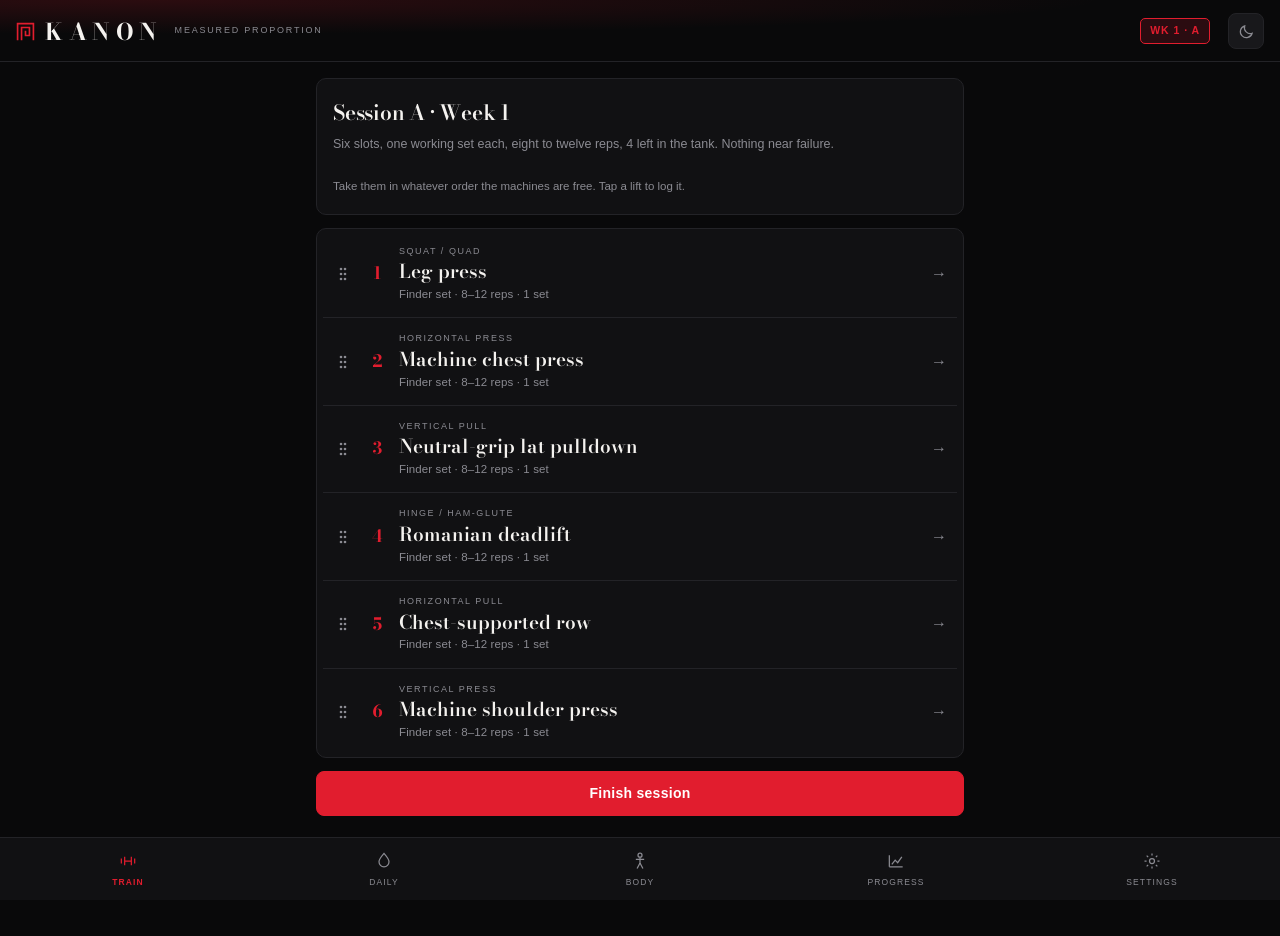
==== commit 6ba1bdfa: "Add a week/session browser and reorderable lifts The week badge is now a button opening a picker for" ====
--- a/kanon/index.html
+++ b/kanon/index.html
@@ -26,7 +26,7 @@
     </svg>
     <h1>Kanon</h1>
     <span class="sub">measured proportion</span>
-    <span class="wk" id="weekBadge">Week 1</span>
+    <button class="wk" id="weekBadge" type="button" aria-label="Choose week and session">Week 1</button>
     <button class="hbtn" id="themeBtn" type="button" aria-label="Switch colour theme"></button>
   </div>
 </header>
--- a/kanon/styles.css
+++ b/kanon/styles.css
@@ -222,3 +222,35 @@
 .empty{text-align:center;color:var(--muted);font-size:13.5px;padding:26px 14px}
 .tiny{font-size:11.5px;color:var(--muted);line-height:1.6;margin:10px 0 0}
 .eyebrow:not(:first-child){margin-top:20px}
+
+/* ---- hero: renders art when img/hero.jpg is published, plain type when not ---- */
+.hero{position:relative;padding:0;overflow:hidden;isolation:isolate}
+.hero img{position:absolute;inset:0;width:100%;height:100%;object-fit:cover;
+          object-position:left center;z-index:-1}
+.hero-ov{padding:20px 16px;min-height:168px;display:flex;flex-direction:column;justify-content:flex-end;
+         background:linear-gradient(180deg,rgba(9,9,10,.15) 0%,rgba(9,9,10,.82) 62%,rgba(9,9,10,.94) 100%)}
+.hero-ov h2{color:#F4F2EF;text-shadow:0 1px 14px rgba(0,0,0,.7)}
+.hero-ov .hint,.hero-ov .tiny{color:#C9C7C4}
+.hero.noimg .hero-ov{background:none;min-height:0;padding:18px 16px}
+.hero.noimg .hero-ov h2{color:var(--ink);text-shadow:none}
+.hero.noimg .hero-ov .hint,.hero.noimg .hero-ov .tiny{color:var(--muted)}
+.setrow{grid-template-columns:20px 1fr 1fr 1fr 26px}
+.setdrop{background:none;border:0;color:var(--muted);font-size:19px;line-height:1;
+         padding:0;width:26px;height:44px;border-radius:6px}
+.setdrop:hover,.setdrop:focus-visible{color:var(--accent)}
+
+/* ---- reorder grip, preview, plan picker ---- */
+.grip{background:none;border:0;padding:0 2px;width:22px;height:44px;flex:none;
+      color:var(--muted);touch-action:none;cursor:grab;display:flex;align-items:center}
+.grip svg{width:16px;height:16px;fill:currentColor;stroke:none}
+.grip:active{cursor:grabbing;color:var(--accent)}
+.lift.dragging{position:relative;z-index:5;background:var(--surface2);border-radius:8px;
+               box-shadow:0 10px 26px rgba(0,0,0,.45);opacity:.97}
+.lift.dropmark{box-shadow:inset 0 -2px 0 var(--accent)}
+.lift.preview{cursor:default}
+.wk.previewing{background:var(--accent);color:var(--on-accent)}
+.card.preview{border-left:2px solid var(--accent)}
+.planlist{display:flex;flex-direction:column;margin-top:8px}
+.planrow{display:flex;align-items:center;gap:12px;padding:11px 2px;
+         border-bottom:1px solid var(--line)}
+.planrow:last-child{border-bottom:0}
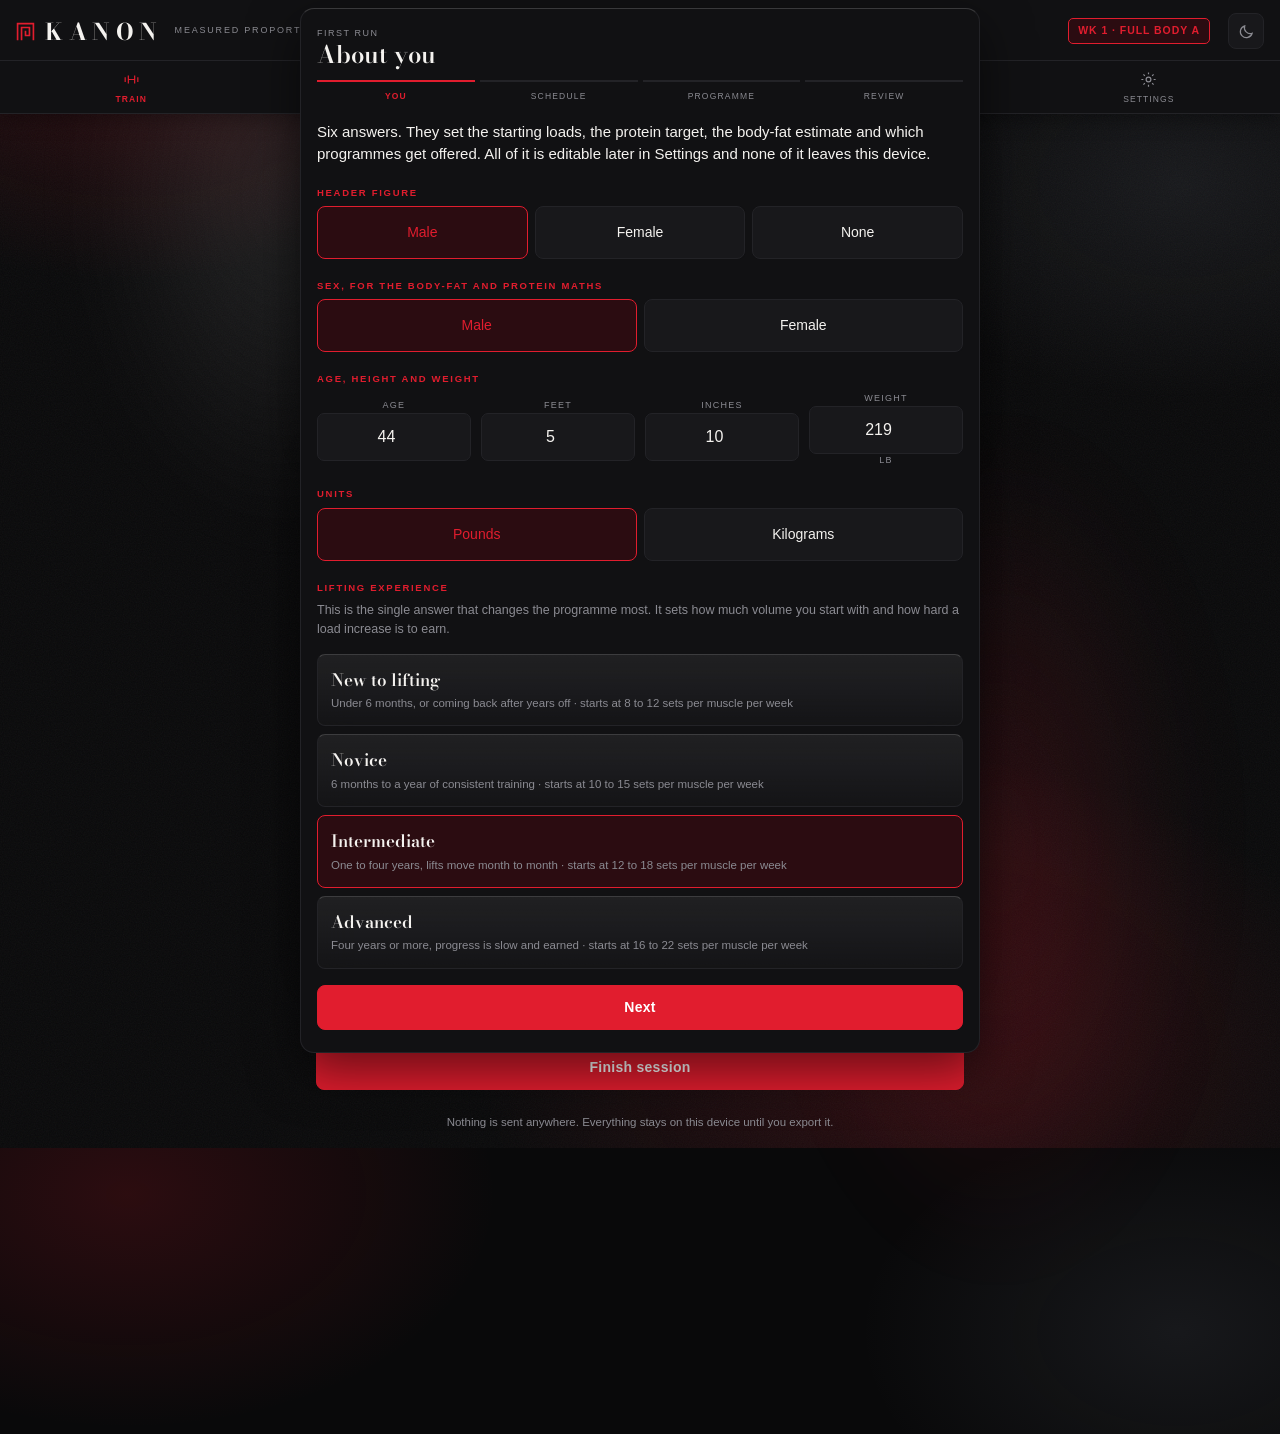
==== commit c00e7c6b: "Stop the layout depending on a viewport the app cannot see Paul could not scroll and could not reach" ====
--- a/kanon/index.html
+++ b/kanon/index.html
@@ -29,6 +29,18 @@
     <button class="wk" id="weekBadge" type="button" aria-label="Choose week and session">Week 1</button>
     <button class="hbtn" id="themeBtn" type="button" aria-label="Switch colour theme"></button>
   </div>
+<nav class="tabs" role="tablist">
+  <button class="tab" role="tab" data-view="train" aria-selected="true">
+    <svg viewBox="0 0 24 24"><path d="M4 9v6M8 7v10M16 7v10M20 9v6M8 12h8"/></svg>Train</button>
+  <button class="tab" role="tab" data-view="daily" aria-selected="false">
+    <svg viewBox="0 0 24 24"><path d="M12 3c3.5 4 6 6.7 6 10a6 6 0 0 1-12 0c0-3.3 2.5-6 6-10z"/></svg>Daily</button>
+  <button class="tab" role="tab" data-view="body" aria-selected="false">
+    <svg viewBox="0 0 24 24"><circle cx="12" cy="5" r="2.4"/><path d="M12 7.4v7M12 14.4 8.5 21M12 14.4 15.5 21M7 10h10"/></svg>Body</button>
+  <button class="tab" role="tab" data-view="progress" aria-selected="false">
+    <svg viewBox="0 0 24 24"><path d="M4 19V5M4 19h16M7 16l4-5 3 3 5-7"/></svg>Progress</button>
+  <button class="tab" role="tab" data-view="settings" aria-selected="false">
+    <svg viewBox="0 0 24 24"><circle cx="12" cy="12" r="3"/><path d="M12 3v2.5M12 18.5V21M3 12h2.5M18.5 12H21M5.6 5.6l1.8 1.8M16.6 16.6l1.8 1.8M18.4 5.6l-1.8 1.8M7.4 16.6l-1.8 1.8"/></svg>Settings</button>
+</nav>
 </header>
 
 <main>
@@ -48,18 +60,6 @@
   <section id="v-settings" hidden></section>
 </main>
 
-<nav class="tabs" role="tablist">
-  <button class="tab" role="tab" data-view="train" aria-selected="true">
-    <svg viewBox="0 0 24 24"><path d="M4 9v6M8 7v10M16 7v10M20 9v6M8 12h8"/></svg>Train</button>
-  <button class="tab" role="tab" data-view="daily" aria-selected="false">
-    <svg viewBox="0 0 24 24"><path d="M12 3c3.5 4 6 6.7 6 10a6 6 0 0 1-12 0c0-3.3 2.5-6 6-10z"/></svg>Daily</button>
-  <button class="tab" role="tab" data-view="body" aria-selected="false">
-    <svg viewBox="0 0 24 24"><circle cx="12" cy="5" r="2.4"/><path d="M12 7.4v7M12 14.4 8.5 21M12 14.4 15.5 21M7 10h10"/></svg>Body</button>
-  <button class="tab" role="tab" data-view="progress" aria-selected="false">
-    <svg viewBox="0 0 24 24"><path d="M4 19V5M4 19h16M7 16l4-5 3 3 5-7"/></svg>Progress</button>
-  <button class="tab" role="tab" data-view="settings" aria-selected="false">
-    <svg viewBox="0 0 24 24"><circle cx="12" cy="12" r="3"/><path d="M12 3v2.5M12 18.5V21M3 12h2.5M18.5 12H21M5.6 5.6l1.8 1.8M16.6 16.6l1.8 1.8M18.4 5.6l-1.8 1.8M7.4 16.6l-1.8 1.8"/></svg>Settings</button>
-</nav>
 
 <script src="data.js"></script>
 <script src="engine.js"></script>
--- a/kanon/styles.css
+++ b/kanon/styles.css
@@ -27,8 +27,7 @@
 }
 *{box-sizing:border-box}
 body{margin:0;background:var(--bg);color:var(--ink);font:15px/1.5 var(--sans);
-     -webkit-text-size-adjust:100%;
-     padding-bottom:calc(var(--tabbar) + env(safe-area-inset-bottom,0px))}
+     -webkit-text-size-adjust:100%}
 h1,h2,h3{font-family:var(--serif);font-weight:600;margin:0;text-wrap:balance}
 button{font:inherit;color:inherit;cursor:pointer}
 a.btn{color:var(--ink);text-decoration:none;display:inline-flex;align-items:center}
@@ -82,7 +81,7 @@
 
 /* ---------- lift list ---------- */
 .liftlist{padding:2px 6px}
-.lift{display:flex;align-items:center;gap:13px;width:100%;text-align:left;background:none;
+.lift{display:flex;align-items:center;gap:9px;width:100%;text-align:left;background:none;
       border:0;border-bottom:1px solid var(--line);padding:14px 10px;min-height:70px}
 .lift:last-child{border-bottom:0}
 .lift.done .lift-n{color:var(--muted)}
@@ -90,9 +89,15 @@
         width:18px;flex:none;text-align:center;font-variant-numeric:tabular-nums}
 .lift.done .lift-i{color:var(--muted)}
 .lift-b{display:flex;flex-direction:column;gap:3px;min-width:0}
-.lift-n{font-family:var(--serif);font-size:19px;font-weight:600;line-height:1.15}
+.lift-n{font-family:var(--serif);font-size:18px;font-weight:600;line-height:1.2;
+        overflow:hidden;text-overflow:ellipsis;white-space:nowrap}
 .lift-t{font-size:11.5px;color:var(--muted);font-variant-numeric:tabular-nums;letter-spacing:.01em}
-.lift-s{font-size:16px;color:var(--muted);flex:none;width:30px;text-align:right}
+.setline{font-size:12.5px;color:var(--ink);font-variant-numeric:tabular-nums;margin-top:3px;font-weight:600}
+.fbline{font-size:10.5px;color:var(--muted);margin-top:2px;letter-spacing:.02em}
+.sugwhy{margin:6px 2px 0;color:var(--accent)}
+.lift{min-height:70px;align-items:flex-start;padding-top:12px}
+.lift .grip,.lift .lift-i,.lift .rowswap,.lift .lift-s{margin-top:4px}
+.lift-s{font-size:15px;color:var(--muted);flex:none;text-align:right;padding-left:2px}
 .lift-s.ok{color:var(--good);font-weight:700}
 .lift-s.part{font-size:12px;color:var(--accent);font-variant-numeric:tabular-nums;font-weight:600}
 .ex-slot{font-size:9px;letter-spacing:.17em;text-transform:uppercase;color:var(--muted)}
@@ -109,14 +114,20 @@
 .lastline .why{color:var(--accent);font-variant-numeric:normal}
 
 /* ---------- sheet ---------- */
-.sheet{position:fixed;inset:0;z-index:60;background:rgba(0,0,0,.66);
-       display:flex;align-items:flex-end;justify-content:center;
-       padding-top:env(safe-area-inset-top,0px);-webkit-backdrop-filter:blur(4px);backdrop-filter:blur(4px)}
-.sheet-inner{background:var(--surface);border:1px solid var(--line);border-radius:14px 14px 0 0;
-             width:100%;max-width:680px;max-height:90vh;overflow-y:auto;
-             padding:18px 16px calc(22px + env(safe-area-inset-bottom,0px));
-             box-shadow:0 -10px 40px rgba(0,0,0,.5);animation:up .18s ease-out}
-@keyframes up{from{transform:translateY(18px);opacity:.4}to{transform:none;opacity:1}}
+/* Sheets are anchored panels, not viewport overlays.
+ * This app is embedded in a frame that is sized to its content, so `innerHeight`
+ * is the height of the whole document, not of the screen. Anything positioned
+ * against the viewport lands at the bottom of the content instead of the bottom
+ * of the screen, which is off-screen. So a sheet is positioned in DOCUMENT space
+ * at the row that opened it, which is by definition somewhere the reader is
+ * already looking, and the page keeps scrolling normally underneath. */
+.sheet{position:absolute;left:0;right:0;z-index:60;
+       display:flex;justify-content:center;padding:0 10px}
+.sheet-inner{background:var(--surface);border:1px solid var(--line);border-radius:14px;
+             width:100%;max-width:680px;
+             padding:18px 16px 22px;
+             box-shadow:0 18px 50px rgba(0,0,0,.55);animation:up .18s ease-out}
+@keyframes up{from{transform:translateY(10px);opacity:.4}to{transform:none;opacity:1}}
 @media (prefers-reduced-motion:reduce){.sheet-inner{animation:none}}
 .sheet-h{display:flex;align-items:flex-start;gap:10px;margin-bottom:12px}
 .sheet-h h2{font-size:24px;margin-top:1px;line-height:1.1}
@@ -130,6 +141,7 @@
           padding:13px;margin-bottom:8px;min-height:58px}
 .sheetrow:disabled{opacity:.4}
 .sheetrow.cur{border-color:var(--accent);background:var(--accent-soft)}
+.sheetrow.cur:disabled{opacity:1}
 .sheetrow-n{font-family:var(--serif);font-size:17px;font-weight:600}
 .sheetrow-m{font-size:11.5px;color:var(--muted);margin-top:2px}
 .badge{font-size:8.5px;letter-spacing:.14em;text-transform:uppercase;color:var(--accent);
@@ -149,6 +161,9 @@
   border-radius:7px;padding:11px 8px;font:inherit;font-size:16px;text-align:center;
   min-height:46px;font-variant-numeric:tabular-nums}
 input[type=date]{text-align:left}
+/* The reps and reps-left boxes carry the engine's suggestion as a placeholder.
+   It has to read as a hint, not as a number you already entered. */
+input::placeholder{color:var(--muted);opacity:.55;font-weight:400}
 .lbl{font-size:9px;color:var(--muted);text-align:center;letter-spacing:.14em;text-transform:uppercase}
 
 /* ---------- questions ---------- */
@@ -167,6 +182,8 @@
 .jointgrid{display:grid;grid-template-columns:repeat(3,1fr);gap:7px;margin-bottom:14px}
 .jointgrid .opt{justify-content:center;padding:12px 4px;font-size:13px;gap:0}
 .jointgrid .opt .dot{display:none}
+.jointgrid .opt.faint{opacity:.5}
+.jointgrid .opt.faint[aria-pressed="true"]{opacity:1}
 
 /* ---------- alerts ---------- */
 .alert{border-radius:8px;padding:13px;font-size:13px;margin:13px 0;border:1px solid;line-height:1.5}
@@ -212,28 +229,38 @@
 .chart{width:100%;height:auto;display:block;margin-top:14px}
 
 /* ---------- tab bar ---------- */
-.tabs{position:fixed;bottom:0;left:0;right:0;z-index:30;display:flex;background:var(--surface);
-      border-top:1px solid var(--line);padding-bottom:env(safe-area-inset-bottom,0px)}
-.tab{flex:1;border:0;background:none;padding:9px 2px 8px;font-size:8.5px;letter-spacing:.13em;
-     text-transform:uppercase;color:var(--muted);min-height:var(--tabbar);
-     display:flex;flex-direction:column;align-items:center;justify-content:center;gap:5px}
-.tab svg{width:20px;height:20px;stroke:currentColor;fill:none;stroke-width:1.5}
+/* The nav rides inside the sticky header rather than sitting at the bottom of
+ * the page. A bar pinned to the bottom of the screen needs to know where the
+ * screen is, and inside a frame that is sized to its own content there is no
+ * such thing: `fixed` lands at the bottom of the document, and `sticky` has no
+ * room to stick because the page ends at the bar. Under the brand row it is
+ * always one tap away, whatever the frame does. */
+.tabs{display:flex;background:transparent;border-top:1px solid var(--line);
+      margin:11px -16px -12px;padding:0 4px}
+.tab{flex:1;border:0;background:none;padding:8px 2px 7px;font-size:8.5px;letter-spacing:.13em;
+     text-transform:uppercase;color:var(--muted);min-height:52px;
+     display:flex;flex-direction:column;align-items:center;justify-content:center;gap:4px}
+.tab svg{width:19px;height:19px;stroke:currentColor;fill:none;stroke-width:1.5}
 .tab[aria-selected="true"]{color:var(--accent);font-weight:700}
 .empty{text-align:center;color:var(--muted);font-size:13.5px;padding:26px 14px}
 .tiny{font-size:11.5px;color:var(--muted);line-height:1.6;margin:10px 0 0}
 .eyebrow:not(:first-child){margin-top:20px}
 
-/* ---- hero: renders art when img/hero.jpg is published, plain type when not ---- */
+/* ---- hero: an art band with only the session title over it, then the
+       session copy on the card surface underneath. The scrim is a short
+       bottom fade, so the figure is legible instead of buried. ---- */
 .hero{position:relative;padding:0;overflow:hidden;isolation:isolate}
-.hero img{position:absolute;inset:0;width:100%;height:100%;object-fit:cover;
-          object-position:left center;z-index:-1}
-.hero-ov{padding:20px 16px;min-height:168px;display:flex;flex-direction:column;justify-content:flex-end;
-         background:linear-gradient(180deg,rgba(9,9,10,.15) 0%,rgba(9,9,10,.82) 62%,rgba(9,9,10,.94) 100%)}
-.hero-ov h2{color:#F4F2EF;text-shadow:0 1px 14px rgba(0,0,0,.7)}
-.hero-ov .hint,.hero-ov .tiny{color:#C9C7C4}
-.hero.noimg .hero-ov{background:none;min-height:0;padding:18px 16px}
-.hero.noimg .hero-ov h2{color:var(--ink);text-shadow:none}
-.hero.noimg .hero-ov .hint,.hero.noimg .hero-ov .tiny{color:var(--muted)}
+.hero-art{position:relative;height:200px}
+@media (min-width:470px){.hero-art{height:230px}}
+.hero-art img{position:absolute;inset:0;width:100%;height:100%;object-fit:cover;
+              object-position:left center}
+.hero-ov{position:absolute;left:0;right:0;bottom:0;padding:34px 16px 14px;
+         background:linear-gradient(180deg,transparent 0%,rgba(9,9,10,.55) 45%,rgba(9,9,10,.90) 100%)}
+.hero-ov h2{color:#F4F2EF;text-shadow:0 1px 14px rgba(0,0,0,.75)}
+.hero-body{padding:14px 16px 16px}
+.hero-body .hint{margin:0}
+.hero-body .tiny{margin-top:8px}
+.hero.noimg .hero-body{padding:18px 16px}
 .setrow{grid-template-columns:20px 1fr 1fr 1fr 26px}
 .setdrop{background:none;border:0;color:var(--muted);font-size:19px;line-height:1;
          padding:0;width:26px;height:44px;border-radius:6px}
@@ -247,10 +274,129 @@
 .lift.dragging{position:relative;z-index:5;background:var(--surface2);border-radius:8px;
                box-shadow:0 10px 26px rgba(0,0,0,.45);opacity:.97}
 .lift.dropmark{box-shadow:inset 0 -2px 0 var(--accent)}
-.lift.preview{cursor:default}
+.lift.preview{cursor:default;opacity:.72}
+.listnote{margin:2px 2px 10px;color:var(--muted);letter-spacing:.02em}
 .wk.previewing{background:var(--accent);color:var(--on-accent)}
 .card.preview{border-left:2px solid var(--accent)}
 .planlist{display:flex;flex-direction:column;margin-top:8px}
 .planrow{display:flex;align-items:center;gap:12px;padding:11px 2px;
          border-bottom:1px solid var(--line)}
 .planrow:last-child{border-bottom:0}
+
+/* ---- mesocycle wizard ---- */
+.volgrid{display:grid;grid-template-columns:repeat(auto-fit,minmax(74px,1fr));gap:7px;margin-bottom:6px}
+.volcell{background:var(--surface2);border:1px solid var(--line);border-radius:8px;
+         padding:10px 6px;text-align:center;border-left-width:3px}
+.volcell.good{border-left-color:var(--good)}
+.volcell.ok{border-left-color:var(--warn)}
+.volcell.low{border-left-color:var(--accent)}
+.volcell.minor{border-left-color:var(--line);opacity:.75}
+.volnum{display:block;font-family:var(--serif);font-size:22px;font-weight:700;
+        font-variant-numeric:tabular-nums;line-height:1}
+.vollbl{display:block;font-size:9px;letter-spacing:.09em;text-transform:uppercase;
+        color:var(--muted);margin-top:5px}
+.daycard{background:var(--surface2);border:1px solid var(--line);border-radius:9px;
+         padding:13px;margin-bottom:9px}
+.daycard .planrow{padding:8px 0;border-bottom:1px solid var(--line)}
+.daycard .planrow:last-child{border-bottom:0}
+.daycard .lift-n{font-size:15px}
+.rowswap{background:none;border:0;padding:0;width:34px;height:44px;flex:none;color:var(--muted);
+         display:flex;align-items:center;justify-content:center;border-radius:7px}
+.rowswap svg{width:19px;height:19px}
+.rowswap:hover,.rowswap:focus-visible{color:var(--accent);background:var(--surface2)}
+
+/* ============================================================
+   GLASS LAYER
+   Frosted panels only read as glass if there is something behind
+   them to refract. So the page gets a lit ground: a red bloom, a
+   cool counter-light, soft blurred veining, and a fine grain.
+   Without that bed, backdrop-filter just renders flat grey.
+   ============================================================ */
+:root{
+  --glass:rgba(255,255,255,.055);
+  --glass-2:rgba(17,17,19,.52);
+  --glass-edge:rgba(255,255,255,.17);
+  --blur:20px; --sat:150%;
+  --veil:rgba(225,29,46,.16);
+  --veil-2:rgba(150,160,180,.10);
+  --grain:.085;
+}
+:root[data-theme="light"]{
+  --glass:rgba(255,255,255,.60);
+  --glass-2:rgba(255,255,255,.66);
+  --glass-edge:rgba(255,255,255,.95);
+  --blur:18px; --sat:130%;
+  --veil:rgba(200,16,46,.09);
+  --veil-2:rgba(90,100,120,.07);
+  --grain:.05;
+}
+
+body{
+  position:relative;
+  background:
+    radial-gradient(48% 34% at 10% 4%,  var(--veil),   transparent 60%),
+    radial-gradient(40% 30% at 92% 16%, var(--veil-2), transparent 62%),
+    radial-gradient(60% 45% at 72% 92%, var(--veil),   transparent 58%),
+    var(--bg);
+}
+/* blurred veining — the thing the glass actually refracts */
+body::after{
+  /* Bleed vertically only. When this was fixed it was clipped to the viewport;
+   absolute, a negative horizontal inset becomes real page width and the
+   whole app scrolls sideways by a quarter of a screen. */
+  content:"";position:absolute;inset:-25% 0;pointer-events:none;z-index:0;
+  background:
+    radial-gradient(closest-side at 22% 28%, rgba(255,255,255,.10), transparent 70%),
+    radial-gradient(closest-side at 78% 66%, var(--veil), transparent 70%);
+  filter:blur(46px);
+}
+/* fine grain so large flat areas are not dead */
+body::before{
+  content:"";position:absolute;inset:0;pointer-events:none;z-index:0;opacity:var(--grain);
+  background-image:url("data:image/svg+xml,%3Csvg xmlns='http://www.w3.org/2000/svg' width='160' height='160'%3E%3Cfilter id='n'%3E%3CfeTurbulence type='fractalNoise' baseFrequency='.85' numOctaves='4'/%3E%3C/filter%3E%3Crect width='160' height='160' filter='url(%23n)' opacity='.6'/%3E%3C/svg%3E");
+}
+/* Raise the chrome above the body veil and grain WITHOUT touching how any of it
+ * is positioned. The earlier shorthand set position:relative on all four, which
+ * quietly un-stuck the header, un-pinned the tab bar, and turned the sheet
+ * overlay into an in-flow block a thousand pixels down the page. Only `main`
+ * needs a position at all; the other three already create a stacking context. */
+main{position:relative;z-index:1}
+.top{z-index:20}.sheet{z-index:60}
+
+.card,.stat,.volcell,.daycard,.sheetrow,.lastline{
+  background:linear-gradient(180deg,rgba(255,255,255,.07),rgba(255,255,255,.02)),var(--glass-2);
+  border-top-color:var(--glass-edge);
+  -webkit-backdrop-filter:blur(var(--blur)) saturate(var(--sat));
+  backdrop-filter:blur(var(--blur)) saturate(var(--sat));
+}
+.card{box-shadow:0 10px 34px rgba(0,0,0,.34),inset 0 1px 0 rgba(255,255,255,.10)}
+/* A sheet sits directly on the page now, with no dimmed backdrop behind it, so
+ * it has to be opaque. Frosted glass over live content is unreadable. */
+.sheet-inner{
+  background:var(--surface);
+  border-top-color:var(--glass-edge);
+  -webkit-backdrop-filter:none;backdrop-filter:none;
+}
+
+/* The header is the only chrome content scrolls under, so it has to be solid.
+ * Frosted glass over moving text is a smear, not a material. */
+.top{background:var(--surface),var(--glow);background-color:var(--surface);
+     -webkit-backdrop-filter:none;backdrop-filter:none;
+     box-shadow:0 6px 18px rgba(0,0,0,.30)}
+:root[data-theme="light"] .top{box-shadow:0 6px 18px rgba(11,11,12,.08)}
+.btn,input[type=number],input[type=text],input[type=date],select,.opt{
+  -webkit-backdrop-filter:blur(10px);backdrop-filter:blur(10px)}
+.hero.noimg .hero-ov{background:linear-gradient(180deg,rgba(255,255,255,.05),transparent)}
+
+/* Safari/Firefox without backdrop-filter, and anyone who asked for less
+   transparency, get a solid panel instead of an unreadable wash. */
+@supports not ((backdrop-filter:blur(1px)) or (-webkit-backdrop-filter:blur(1px))){
+  .card,.stat,.volcell,.daycard,.sheetrow,.lastline{
+    background:var(--surface);}
+}
+@media (prefers-reduced-transparency:reduce){
+  .card,.sheet-inner,.stat,.volcell,.daycard,.sheetrow,.lastline,
+  .btn,input,select,.opt{
+    background:var(--surface);-webkit-backdrop-filter:none;backdrop-filter:none}
+  body::before,body::after{display:none}
+}
